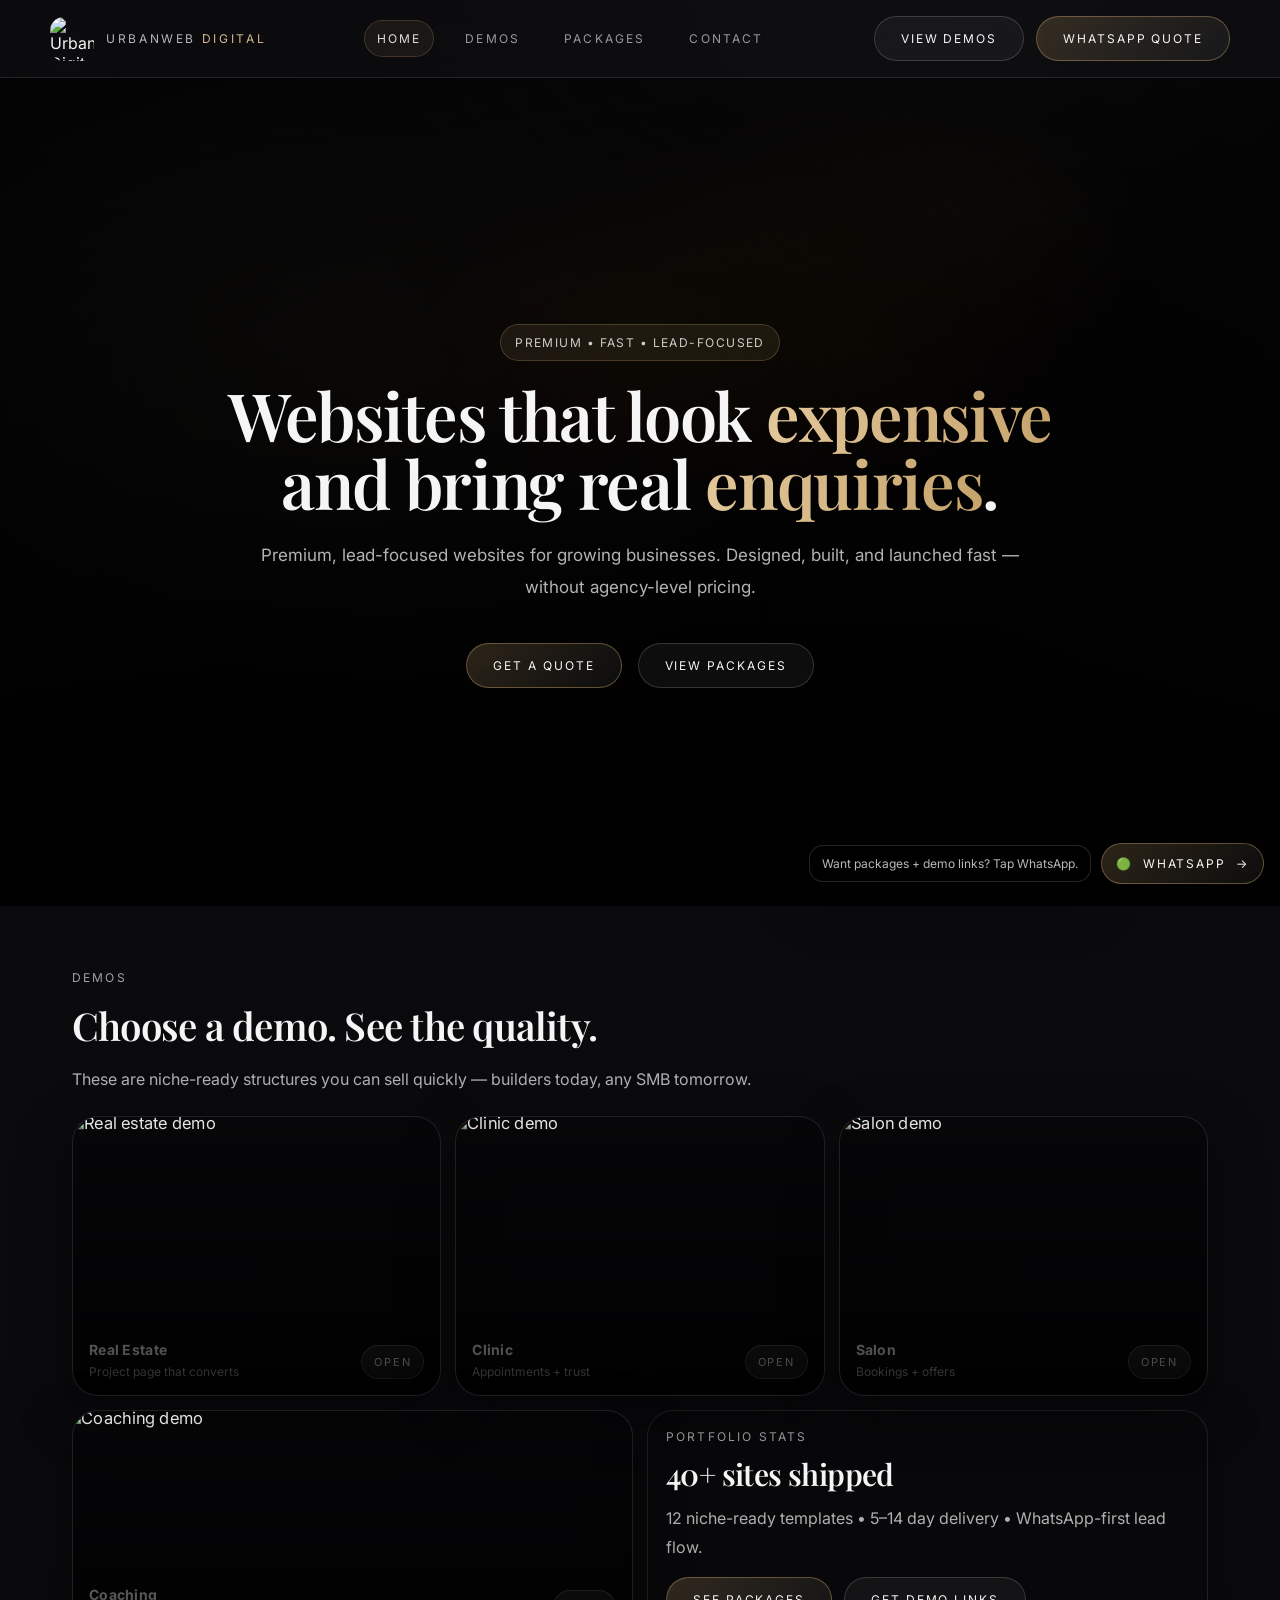
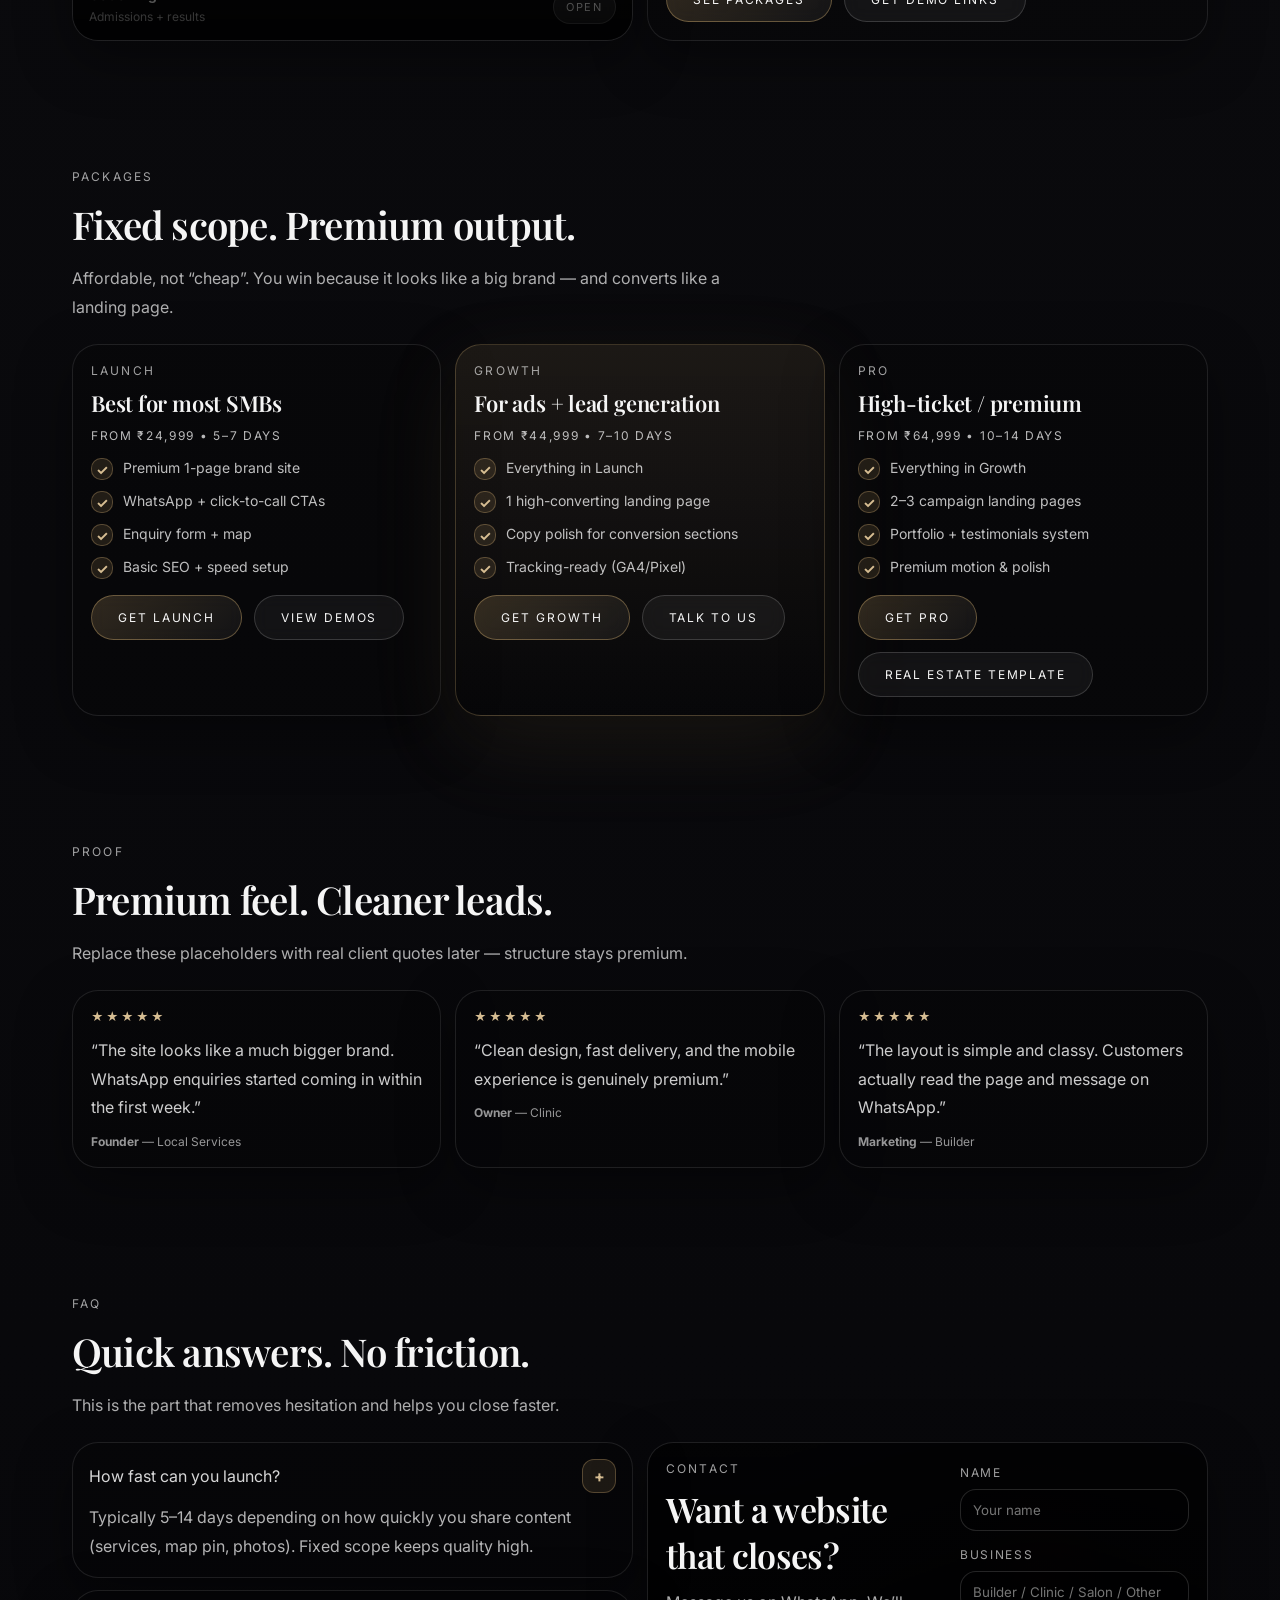
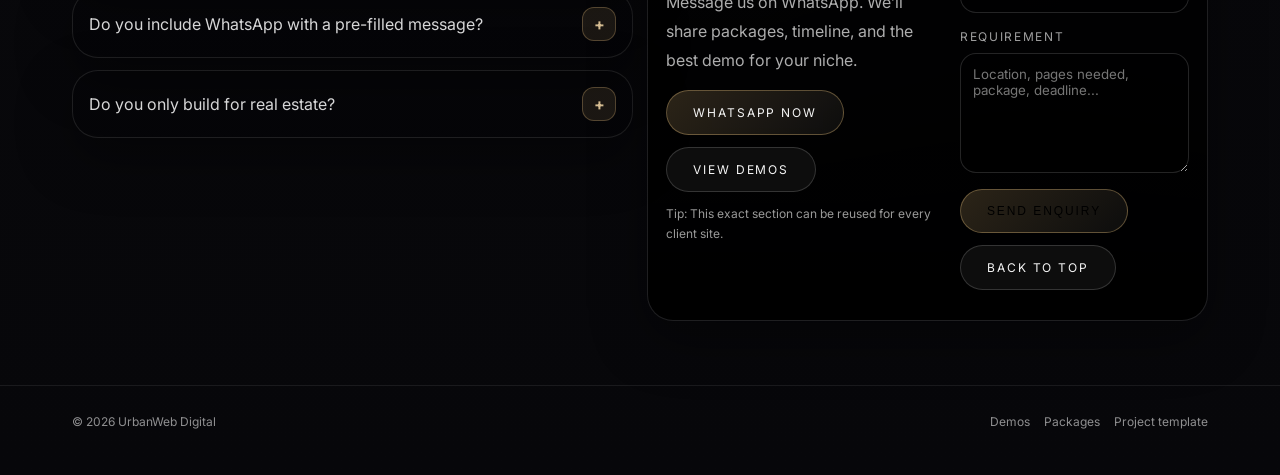
==== index.html @ ae369ccb "Add files via upload" ====
<!doctype html>
<html lang="en">
<head>
  <meta charset="UTF-8" />
  <meta name="viewport" content="width=device-width, initial-scale=1.0"/>
  <title>UrbanWeb Digital — Premium Websites That Convert</title>
  <meta name="description" content="Premium, lead-focused websites for SMBs. Designed, built, and launched fast — without agency-level pricing." />
  <meta name="theme-color" content="#0c0c0f" />
    <link rel="icon" type="image/png" href="assets/favicon-32.png" />
  <link rel="apple-touch-icon" href="assets/apple-touch-icon.png" />
<link rel="preconnect" href="https://fonts.googleapis.com">
  <link rel="preconnect" href="https://fonts.gstatic.com" crossorigin>
  <link href="https://fonts.googleapis.com/css2?family=Playfair+Display:wght@500;600;700&family=Inter:wght@300;400;500;600&display=swap" rel="stylesheet">
  <style>
:root{
  --bg:#0c0c0f;
  --bg2:#07070a;
  --panel:rgba(255,255,255,.05);
  --panel2:rgba(0,0,0,.30);
  --line:rgba(255,255,255,.12);
  --text:#f5f5f5;
  --muted:rgba(255,255,255,.68);
  --muted2:rgba(255,255,255,.52);
  --gold:#c6a46c;
  --goldSoft:#e2c79a;
  --shadow: 0 30px 90px rgba(0,0,0,.55);
  --shadow2: 0 18px 55px rgba(0,0,0,.40);
  --r:18px;
  --r2:26px;
  --max:1180px;
}
*{box-sizing:border-box}
html{scroll-behavior:smooth}
body{
  margin:0;
  font-family: Inter, system-ui, -apple-system, Segoe UI, Roboto, Arial, sans-serif;
  background: radial-gradient(900px 520px at 30% 10%, rgba(198,164,108,.14), transparent 60%),
              radial-gradient(900px 520px at 70% 0%, rgba(255,255,255,.05), transparent 60%),
              linear-gradient(180deg, var(--bg) 0%, var(--bg2) 100%);
  color:var(--text);
}
a{color:inherit; text-decoration:none}
.wrap{max-width:var(--max); margin:0 auto; padding:0 22px}
.btn{
  display:inline-flex; align-items:center; justify-content:center; gap:10px;
  padding:14px 26px;
  border-radius:999px;
  font-size:12px;
  letter-spacing:.16em;
  text-transform:uppercase;
  border:1px solid rgba(255,255,255,.16);
  background: rgba(255,255,255,.05);
  backdrop-filter: blur(8px);
  cursor:pointer;
  transition:.25s ease;
  white-space:nowrap;
}
.btn:hover{transform: translateY(-2px)}
.btn.gold{
  border-color:rgba(198,164,108,.42);
  background: linear-gradient(135deg, rgba(198,164,108,.22), rgba(255,255,255,.05));
}
.pill{
  display:inline-flex; align-items:center; gap:10px;
  padding:10px 14px;
  border-radius:999px;
  border:1px solid rgba(198,164,108,.26);
  background: rgba(198,164,108,.10);
  color: rgba(255,255,255,.78);
  font-size:12px;
  letter-spacing:.12em;
  text-transform:uppercase;
}
.pill i{
  width:6px;height:6px;border-radius:50%;
  background: var(--gold);
  box-shadow: 0 0 0 7px rgba(198,164,108,.14);
  display:inline-block;
}
.h-serif{
  font-family:"Playfair Display", serif;
  font-weight:600;
  letter-spacing:-.02em;
}
.goldText{
  background: linear-gradient(90deg, var(--goldSoft), var(--gold));
  -webkit-background-clip:text;
  background-clip:text;
  color:transparent;
}

.hero-logo{
  width:min(560px, 78vw);
  height:auto;
  margin: 0 auto 18px;
  display:block;
  opacity:.96;
  filter: drop-shadow(0 22px 60px rgba(0,0,0,.60));
}
.card{
  border-radius: var(--r2);
  border:1px solid rgba(255,255,255,.10);
  background: rgba(0,0,0,.20);
  box-shadow: var(--shadow2);
}
.section{padding:64px 0}
.kicker{
  font-size:12px;
  letter-spacing:.18em;
  text-transform:uppercase;
  color: rgba(255,255,255,.62);
}
.h2{
  margin:14px 0 0;
  font-family:"Playfair Display", serif;
  font-weight:600;
  font-size: clamp(26px, 3vw, 40px);
  letter-spacing:-.02em;
}
.sub{
  margin:14px 0 0;
  color: var(--muted);
  line-height:1.8;
  max-width: 70ch;
}
.grid3{display:grid; grid-template-columns: repeat(3, 1fr); gap:14px}
.grid2{display:grid; grid-template-columns: repeat(2, 1fr); gap:14px}
@media (max-width: 980px){
  .grid3{grid-template-columns:1fr}
  .grid2{grid-template-columns:1fr}
}

.nav{
  position:sticky; top:0; z-index:60;
  background: rgba(12,12,15,.70);
  backdrop-filter: blur(14px);
  border-bottom:1px solid rgba(255,255,255,.10);
}
.nav-inner{display:flex; align-items:center; justify-content:space-between; gap:14px; padding:16px 0}
.brand{display:flex; align-items:center; gap:12px}
.brand-mark{
  width:44px; height:44px;
  border-radius:14px;
  display:block;
  object-fit:contain;
  filter: drop-shadow(0 16px 32px rgba(198,164,108,.18));
}
.brand-text{
  font-size:12px;
  letter-spacing:.22em;
  text-transform:uppercase;
  color: rgba(255,255,255,.70);
}
.brand-accent{color: rgba(226,199,154,.92)}
.links{
  display:flex; gap:18px; align-items:center;
  font-size:12px; letter-spacing:.18em; text-transform:uppercase;
  color: rgba(255,255,255,.58);
}
.links a{
  padding:10px 12px;
  border-radius:999px;
  border:1px solid transparent;
  transition:.2s ease;
}
.links a:hover{border-color: rgba(198,164,108,.20); background: rgba(198,164,108,.08); color: rgba(255,255,255,.82)}
.links a.on{color: rgba(255,255,255,.86); border-color: rgba(198,164,108,.22); background: rgba(198,164,108,.08)}
.nav-cta{display:flex; gap:12px; align-items:center}
@media (max-width: 980px){
  .links{display:none}
  .nav-cta .btn{padding:12px 18px}
}

/* HERO */
.hero{
  position:relative;
  min-height: 92vh;
  display:flex;
  align-items:center;
  overflow:hidden;
}
.hero-bg{
  position:absolute; inset:0; z-index:-2;
  background-image:
    linear-gradient(to bottom, rgba(0,0,0,.62), rgba(0,0,0,.88)),
    radial-gradient(circle at 70% 40%, rgba(198,164,108,.26), transparent 52%),
    radial-gradient(circle at 30% 80%, rgba(198,164,108,.14), transparent 60%),
    url("assets/img/hero-bg.jpg");
  background-size:cover;
  background-position:center;
  filter: brightness(.68) contrast(1.12);
  transform: scale(1.02);
}
.hero-bg:after{
  content:"";
  position:absolute; inset:0; z-index:-1;
  background:
    radial-gradient(900px 520px at 50% 30%, rgba(198,164,108,.18), transparent 60%),
    radial-gradient(700px 420px at 80% 15%, rgba(255,255,255,.08), transparent 55%);
  mix-blend-mode: screen;
  opacity:.45;
}
.hero-inner{
  width:100%;
  padding: 72px 0 44px;
  text-align:center;
}
.hero h1{
  margin: 20px auto 0;
  font-family:"Playfair Display", serif;
  font-weight:600;
  font-size: clamp(44px, 5.2vw, 82px);
  line-height:1.02;
  max-width: 980px;
  letter-spacing:-.02em;
}
.hero p{
  margin: 22px auto 0;
  max-width: 780px;
  color: rgba(255,255,255,.70);
  line-height:1.9;
  font-size: 17px;
}
.hero .cta{margin-top:40px; display:flex; gap:16px; flex-wrap:wrap; justify-content:center}
.hero .meta{
  margin-top: 44px;
  display:flex; gap:18px; justify-content:center; flex-wrap:wrap;
  color: rgba(255,255,255,.55);
  font-size:12px;
  letter-spacing:.20em;
  text-transform:uppercase;
}
.dot{width:4px;height:4px;border-radius:50%; background: rgba(198,164,108,.95); display:inline-block; transform: translateY(-2px); margin:0 10px}

/* DEMOS */
.demo-grid{display:grid; grid-template-columns: repeat(3, 1fr); gap:14px; margin-top:22px}
.demo{
  position:relative;
  overflow:hidden;
  border-radius: var(--r2);
  border:1px solid rgba(255,255,255,.10);
  background: rgba(0,0,0,.22);
  box-shadow: var(--shadow2);
  min-height: 280px;
}
.demo img{width:100%; height:100%; object-fit:cover; display:block; transform: scale(1.03); filter: contrast(1.06) saturate(1.02)}
.demo:after{content:""; position:absolute; inset:0; background: linear-gradient(180deg, rgba(0,0,0,.08), rgba(0,0,0,.78))}
.demo .cap{position:absolute; left:16px; right:16px; bottom:16px; display:flex; justify-content:space-between; gap:12px; align-items:flex-end}
.demo .cap b{display:block; font-size:14px; letter-spacing:.02em}
.demo .cap span{display:block; margin-top:6px; font-size:12px; color: rgba(255,255,255,.72)}
.badge{
  border:1px solid rgba(255,255,255,.22);
  background: rgba(255,255,255,.10);
  padding:9px 12px;
  border-radius:999px;
  font-size:11px;
  letter-spacing:.16em;
  text-transform:uppercase;
  backdrop-filter: blur(8px);
}

/* PACKAGES */
.pack{padding:18px}
.pack h3{margin:10px 0 0; font-family:"Playfair Display", serif; font-weight:600; letter-spacing:-.01em; font-size:22px}
.price{margin-top:10px; color: rgba(255,255,255,.72); font-size:12px; letter-spacing:.14em; text-transform:uppercase}
.list{margin-top:14px; display:grid; gap:10px; padding:0; list-style:none}
.list li{color: rgba(255,255,255,.74); line-height:1.55; font-size:14px; display:flex; gap:10px; align-items:flex-start}
.tick{
  width:22px;height:22px;border-radius:10px;
  border:1px solid rgba(198,164,108,.34);
  background: rgba(198,164,108,.14);
  display:grid; place-items:center;
  color: rgba(226,199,154,.95);
  flex:0 0 auto;
  margin-top:1px;
  font-weight:700;
}
.pack .cta{margin-top:16px; display:flex; gap:12px; flex-wrap:wrap}
.pack.featured{
  border-color: rgba(198,164,108,.28);
  background: linear-gradient(180deg, rgba(198,164,108,.10), rgba(0,0,0,.22));
  box-shadow: 0 28px 90px rgba(198,164,108,.10), var(--shadow2);
}

/* QUOTES + FAQ */
.quote{padding:18px}
.stars{color: rgba(226,199,154,.95); letter-spacing:2px; font-size:12px}
.quote p{margin:12px 0 0; color: rgba(255,255,255,.80); line-height:1.8}
.who{margin-top:12px; color: rgba(255,255,255,.58); font-size:12px}
details{padding:16px; border-radius: var(--r2); border:1px solid rgba(255,255,255,.10); background: rgba(0,0,0,.20); box-shadow: var(--shadow2)}
details+details{margin-top:12px}
summary{cursor:pointer; list-style:none; display:flex; justify-content:space-between; gap:12px; align-items:center; color: rgba(255,255,255,.84)}
summary::-webkit-details-marker{display:none}
.plus{width:34px;height:34px;border-radius:12px;border:1px solid rgba(198,164,108,.34); background: rgba(198,164,108,.12); display:grid; place-items:center; color: rgba(226,199,154,.95); font-weight:700}
details p{margin:10px 0 0; color: rgba(255,255,255,.70); line-height:1.8}

/* CONTACT */
.contact{padding:18px; position:relative; overflow:hidden}
.contact .bg{
  position:absolute; inset:0; z-index:-2;
  background-image:
    linear-gradient(to bottom, rgba(0,0,0,.55), rgba(0,0,0,.90)),
    radial-gradient(circle at 70% 30%, rgba(198,164,108,.20), transparent 55%),
    url("assets/img/demo-realestate.jpg");
  background-size:cover;
  background-position:center;
  filter: brightness(.70) contrast(1.10);
  transform: scale(1.02);
}
.contact-grid{display:grid; grid-template-columns: 1.1fr .9fr; gap:14px}
label{font-size:12px; letter-spacing:.14em; text-transform:uppercase; color: rgba(255,255,255,.62)}
input,textarea{
  width:100%;
  margin-top:8px;
  border-radius: 16px;
  border:1px solid rgba(255,255,255,.14);
  background: rgba(0,0,0,.28);
  padding: 12px 12px;
  color: rgba(255,255,255,.90);
  outline:none;
  font-family: inherit;
  transition:.2s ease;
}
textarea{min-height:120px; resize:vertical}
input:focus,textarea:focus{border-color: rgba(198,164,108,.42); box-shadow: 0 0 0 6px rgba(198,164,108,.12)}
.form{display:grid; gap:12px}
.note{color: rgba(255,255,255,.60); font-size:12px; line-height:1.6}

/* Sticky WA */
.wa{
  position:fixed; right:16px; bottom:16px; z-index:120;
  display:flex; gap:10px; align-items:center;
}
.wa .bubble{
  display:none;
  border-radius: 14px;
  border:1px solid rgba(255,255,255,.14);
  background: rgba(0,0,0,.30);
  padding:10px 12px;
  font-size:12px;
  color: rgba(255,255,255,.72);
  box-shadow: var(--shadow2);
  max-width: 290px;
}
.wa a{padding:12px 14px}
@media (min-width: 920px){ .wa .bubble{display:block} }
@media (max-width: 980px){
  .demo-grid{grid-template-columns:1fr}
  .contact-grid{grid-template-columns:1fr}
}
footer{padding:28px 0 46px; color: rgba(255,255,255,.55); font-size:12px; border-top:1px solid rgba(255,255,255,.08)}
.footer-row{display:flex; justify-content:space-between; gap:12px; flex-wrap:wrap; align-items:center}
.footer-links{display:flex; gap:14px; flex-wrap:wrap}
.footer-links a:hover{color: rgba(226,199,154,.92)}
</style>
</head>
<body>

  <div class="nav">
    <div class="wrap nav-inner">
      <a class="brand" href="index.html" aria-label="UrbanWeb Digital">
        <img class="brand-mark" src="assets/img/logo-mark.png" alt="UrbanWeb Digital logo">
        <span class="brand-text">URBANWEB <span class="brand-accent">DIGITAL</span></span>
      </a>
      <nav class="links" aria-label="Primary">
        <a class="on" href="index.html#top">Home</a>
        <a class="" href="index.html#demos">Demos</a>
        <a class="" href="index.html#packages">Packages</a>
        <a class="" href="index.html#contact">Contact</a>
      </nav>
      <div class="nav-cta">
        <a class="btn" href="index.html#demos">View demos</a>
        <a class="btn gold" id="waTop" href="#">WhatsApp quote</a>
      </div>
    </div>
  </div>


<header id="top" class="hero">
  <div class="hero-bg" aria-hidden="true"></div>
  <div class="wrap hero-inner">
<div class="pill"> Premium • Fast • Lead-focused</div>
    <h1>Websites that look <span class="goldText">expensive</span><br/>and bring real <span class="goldText">enquiries</span>.</h1>
    <p>Premium, lead-focused websites for growing businesses. Designed, built, and launched fast — without agency-level pricing.</p>
    <div class="cta">
      <a class="btn gold" id="waHero" href="#">Get a quote</a>
      <a class="btn" href="#packages">View packages</a>
    </div>
  </div>
</header>

<section class="section" id="demos">
  <div class="wrap">
    <div class="kicker">Demos</div>
    <div class="h2">Choose a demo. See the quality.</div>
    <p class="sub">These are niche-ready structures you can sell quickly — builders today, any SMB tomorrow.</p>

    <div class="demo-grid">
      <a class="demo" href="project.html" aria-label="Real estate project template">
        <img src="assets/img/demo-salon.jpg" alt="Real estate demo"/>
        <div class="cap">
          <div>
            <b>Real Estate</b>
            <span>Project page that converts</span>
          </div>
          <div class="badge">Open</div>
        </div>
      </a>

      <a class="demo" href="demo-clinic.html" aria-label="Clinic demo">
        <img src="assets/img/demo-clinic.jpg" alt="Clinic demo"/>
        <div class="cap">
          <div>
            <b>Clinic</b>
            <span>Appointments + trust</span>
          </div>
          <div class="badge">Open</div>
        </div>
      </a>

      <a class="demo" href="demo-salon.html" aria-label="Salon demo">
        <img src="assets/img/demo-coaching.jpg" alt="Salon demo"/>
        <div class="cap">
          <div>
            <b>Salon</b>
            <span>Bookings + offers</span>
          </div>
          <div class="badge">Open</div>
        </div>
      </a>
    </div>

    <div style="margin-top:14px" class="grid2">
      <a class="demo" href="demo-coaching.html" aria-label="Coaching demo" style="min-height:220px">
        <img src="assets/img/texture-01.jpg" alt="Coaching demo"/>
        <div class="cap">
          <div>
            <b>Coaching</b>
            <span>Admissions + results</span>
          </div>
          <div class="badge">Open</div>
        </div>
      </a>

      <div class="card" style="padding:18px; min-height:220px">
        <div class="kicker">Portfolio stats</div>
        <div class="h2" style="font-size:30px; margin-top:10px">40+ sites shipped</div>
        <p class="sub" style="margin-top:10px">12 niche-ready templates • 5–14 day delivery • WhatsApp-first lead flow.</p>
        <div style="margin-top:16px; display:flex; gap:12px; flex-wrap:wrap">
          <a class="btn gold" href="#packages">See packages</a>
          <a class="btn" id="waDemos" href="#">Get demo links</a>
        </div>
      </div>
    </div>
  </div>
</section>

<section class="section" id="packages">
  <div class="wrap">
    <div class="kicker">Packages</div>
    <div class="h2">Fixed scope. Premium output.</div>
    <p class="sub">Affordable, not “cheap”. You win because it looks like a big brand — and converts like a landing page.</p>

    <div class="grid3" style="margin-top:22px">
      <div class="card pack">
        <div class="kicker">Launch</div>
        <h3>Best for most SMBs</h3>
        <div class="price">from ₹24,999 • 5–7 days</div>
        <ul class="list">
          <li><span class="tick">✓</span>Premium 1-page brand site</li>
          <li><span class="tick">✓</span>WhatsApp + click-to-call CTAs</li>
          <li><span class="tick">✓</span>Enquiry form + map</li>
          <li><span class="tick">✓</span>Basic SEO + speed setup</li>
        </ul>
        <div class="cta">
          <a class="btn gold packWA" data-pack="Launch" href="#">Get Launch</a>
          <a class="btn" href="#demos">View demos</a>
        </div>
      </div>

      <div class="card pack featured">
        <div class="kicker">Growth</div>
        <h3>For ads + lead generation</h3>
        <div class="price">from ₹44,999 • 7–10 days</div>
        <ul class="list">
          <li><span class="tick">✓</span>Everything in Launch</li>
          <li><span class="tick">✓</span>1 high-converting landing page</li>
          <li><span class="tick">✓</span>Copy polish for conversion sections</li>
          <li><span class="tick">✓</span>Tracking-ready (GA4/Pixel)</li>
        </ul>
        <div class="cta">
          <a class="btn gold packWA" data-pack="Growth" href="#">Get Growth</a>
          <a class="btn" href="#contact">Talk to us</a>
        </div>
      </div>

      <div class="card pack">
        <div class="kicker">Pro</div>
        <h3>High-ticket / premium</h3>
        <div class="price">from ₹64,999 • 10–14 days</div>
        <ul class="list">
          <li><span class="tick">✓</span>Everything in Growth</li>
          <li><span class="tick">✓</span>2–3 campaign landing pages</li>
          <li><span class="tick">✓</span>Portfolio + testimonials system</li>
          <li><span class="tick">✓</span>Premium motion & polish</li>
        </ul>
        <div class="cta">
          <a class="btn gold packWA" data-pack="Pro" href="#">Get Pro</a>
          <a class="btn" href="project.html">Real estate template</a>
        </div>
      </div>
    </div>
  </div>
</section>

<section class="section" id="proof">
  <div class="wrap">
    <div class="kicker">Proof</div>
    <div class="h2">Premium feel. Cleaner leads.</div>
    <p class="sub">Replace these placeholders with real client quotes later — structure stays premium.</p>

    <div class="grid3" style="margin-top:22px">
      <div class="card quote">
        <div class="stars">★★★★★</div>
        <p>“The site looks like a much bigger brand. WhatsApp enquiries started coming in within the first week.”</p>
        <div class="who"><b>Founder</b> — Local Services</div>
      </div>
      <div class="card quote">
        <div class="stars">★★★★★</div>
        <p>“Clean design, fast delivery, and the mobile experience is genuinely premium.”</p>
        <div class="who"><b>Owner</b> — Clinic</div>
      </div>
      <div class="card quote">
        <div class="stars">★★★★★</div>
        <p>“The layout is simple and classy. Customers actually read the page and message on WhatsApp.”</p>
        <div class="who"><b>Marketing</b> — Builder</div>
      </div>
    </div>
  </div>
</section>

<section class="section" id="faq">
  <div class="wrap">
    <div class="kicker">FAQ</div>
    <div class="h2">Quick answers. No friction.</div>
    <p class="sub">This is the part that removes hesitation and helps you close faster.</p>

    <div style="margin-top:22px" class="grid2">
      <div>
        <details open>
          <summary>How fast can you launch? <span class="plus">+</span></summary>
          <p>Typically 5–14 days depending on how quickly you share content (services, map pin, photos). Fixed scope keeps quality high.</p>
        </details>
        <details>
          <summary>Do you include WhatsApp with a pre-filled message? <span class="plus">+</span></summary>
          <p>Yes — hero CTA + sticky WhatsApp + package CTAs all open WhatsApp with a clean pre-filled enquiry message.</p>
        </details>
        <details>
          <summary>Do you only build for real estate? <span class="plus">+</span></summary>
          <p>No. We start with builders/developers, but we build for any SMB (clinic, salon, coaching, services, restaurants).</p>
        </details>
      </div>

      <div class="card contact" id="contact">
        <div class="bg" aria-hidden="true"></div>
        <div class="contact-grid">
          <div>
            <div class="kicker">Contact</div>
            <div class="h2" style="font-size:34px; margin-top:10px">Want a website that closes?</div>
            <p class="sub" style="margin-top:10px">Message us on WhatsApp. We’ll share packages, timeline, and the best demo for your niche.</p>
            <div style="margin-top:16px; display:flex; gap:12px; flex-wrap:wrap">
              <a class="btn gold" id="waContact" href="#">WhatsApp now</a>
              <a class="btn" href="#demos">View demos</a>
            </div>
            <p class="note" style="margin-top:12px">Tip: This exact section can be reused for every client site.</p>
          </div>

          <form class="form" onsubmit="return fakeSubmit(event)">
            <div>
              <label for="name">Name</label>
              <input id="name" required placeholder="Your name" />
            </div>
            <div>
              <label for="biz">Business</label>
              <input id="biz" placeholder="Builder / Clinic / Salon / Other" />
            </div>
            <div>
              <label for="req">Requirement</label>
              <textarea id="req" placeholder="Location, pages needed, package, deadline..."></textarea>
            </div>
            <div style="display:flex; gap:12px; flex-wrap:wrap">
              <button class="btn gold" type="submit">Send enquiry</button>
              <a class="btn" href="#top">Back to top</a>
            </div>
            <div class="note" id="note"></div>
          </form>
        </div>
      </div>
    </div>
  </div>
</section>

<div class="wa" aria-label="WhatsApp enquiry">
  <div class="bubble">Want packages + demo links? Tap WhatsApp.</div>
  <a class="btn gold" id="waSticky" href="#"><span aria-hidden="true">🟢</span> WhatsApp <span aria-hidden="true">→</span></a>
</div>

<footer>
  <div class="wrap">
    <div class="footer-row">
      <div>© <span id="year"></span> UrbanWeb Digital</div>
      <div class="footer-links">
        <a href="#demos">Demos</a>
        <a href="#packages">Packages</a>
        <a href="project.html">Project template</a>
      </div>
    </div>
  </div>
</footer>

<script>
  document.getElementById("year").textContent = new Date().getFullYear();
  function fakeSubmit(e){
    e.preventDefault();
    document.getElementById("note").textContent = "Captured (demo). Connect this form to email/CRM when ready.";
    return false;
  }

  const WA = {
    phone: "919177418983",
    brand: "UrbanWeb Digital",
    source: "Website"
  };

  function waLink(text){ return `https://wa.me/${WA.phone}?text=${encodeURIComponent(text)}`; }

  function baseMsg(extra="") {
    return [
      `Hi ${WA.brand},`,
      `I want a premium website (fast delivery) for my business.`,
      `Business type: (Builder/Clinic/Salon/Other)`,
      `Location: (City/Area)`,
      extra ? `Package: ${extra}` : `Package: (Launch/Growth/Pro)`,
      `Please share packages + timeline + next steps.`,
      `Source: ${WA.source}`
    ].join("\n");
  }

  const base = waLink(baseMsg(""));
  ["waTop","waHero","waDemos","waContact","waSticky"].forEach(id=>{
    const el = document.getElementById(id);
    if(el){ el.href = base; el.target = "_blank"; }
  });

  document.querySelectorAll(".packWA").forEach(btn=>{
    const p = btn.getAttribute("data-pack") || "";
    btn.href = waLink(baseMsg(p));
    btn.target = "_blank";
  });
</script>
</body>
</html>
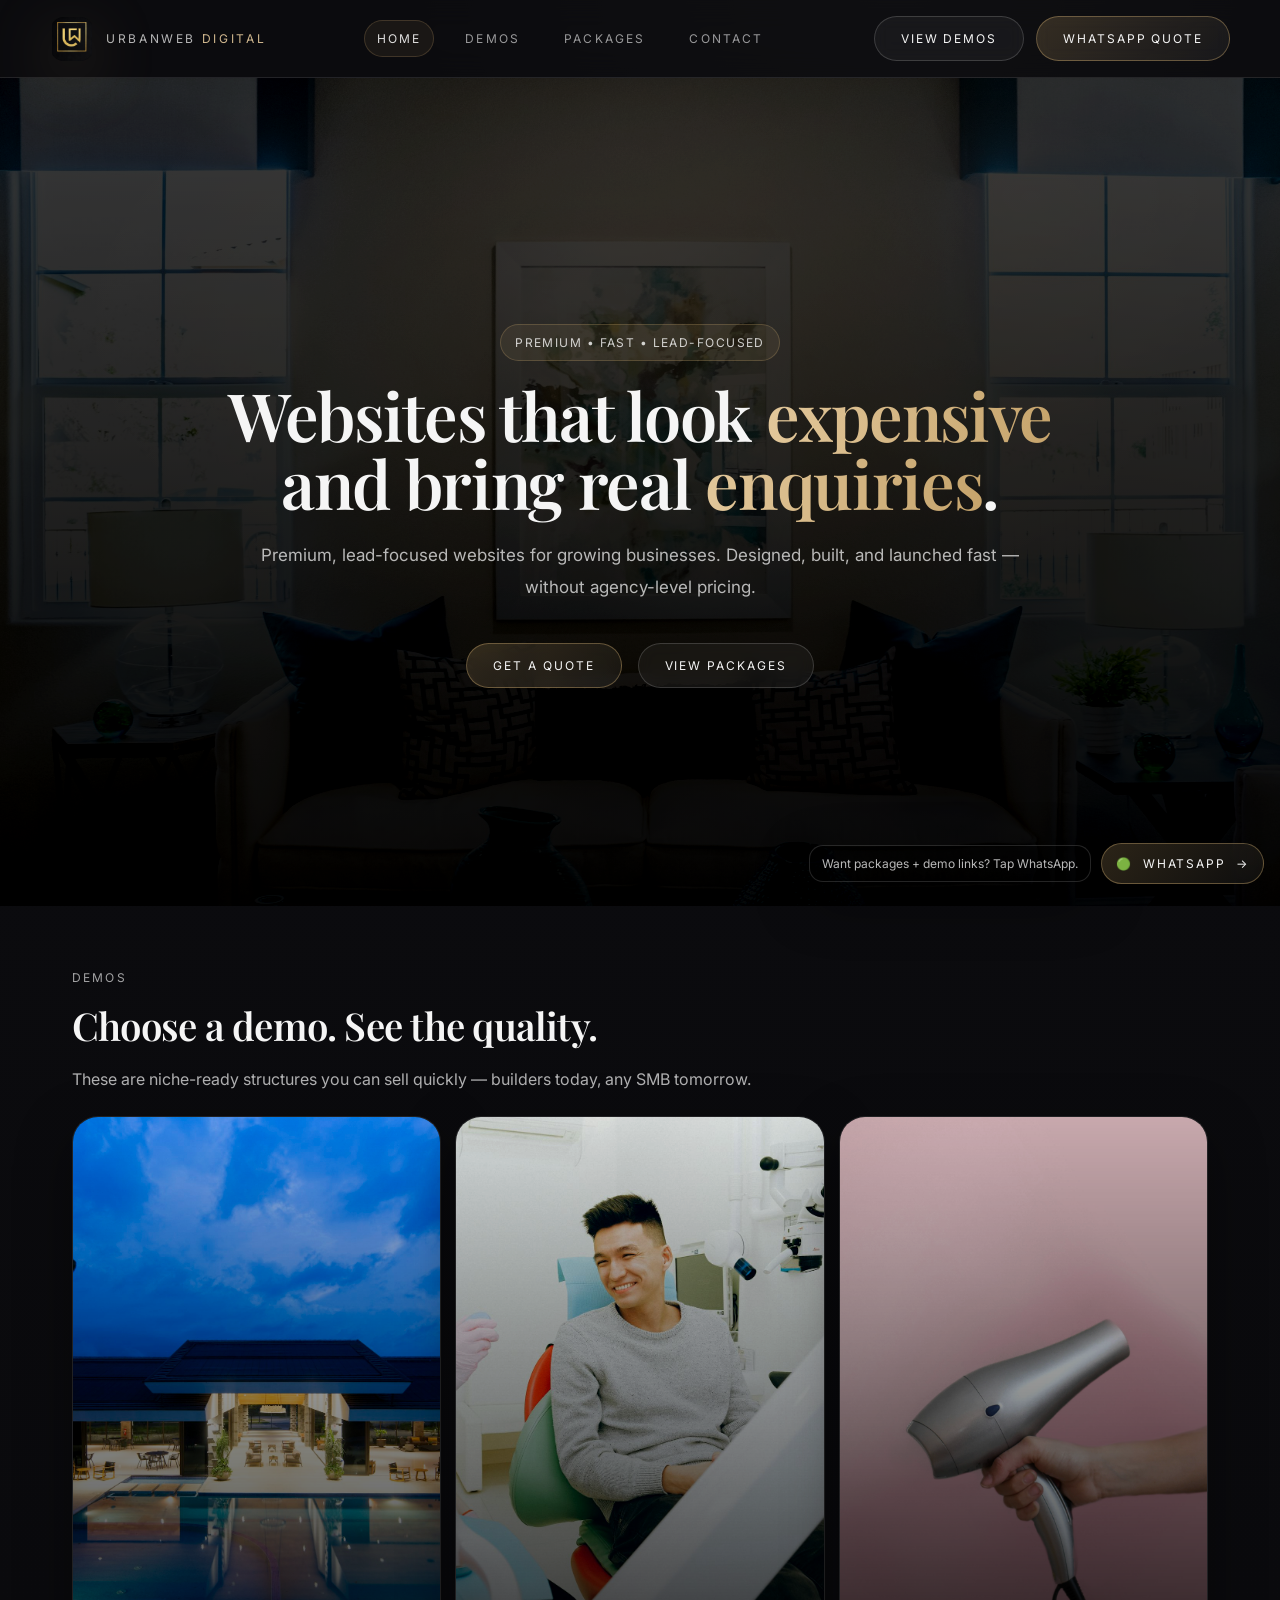
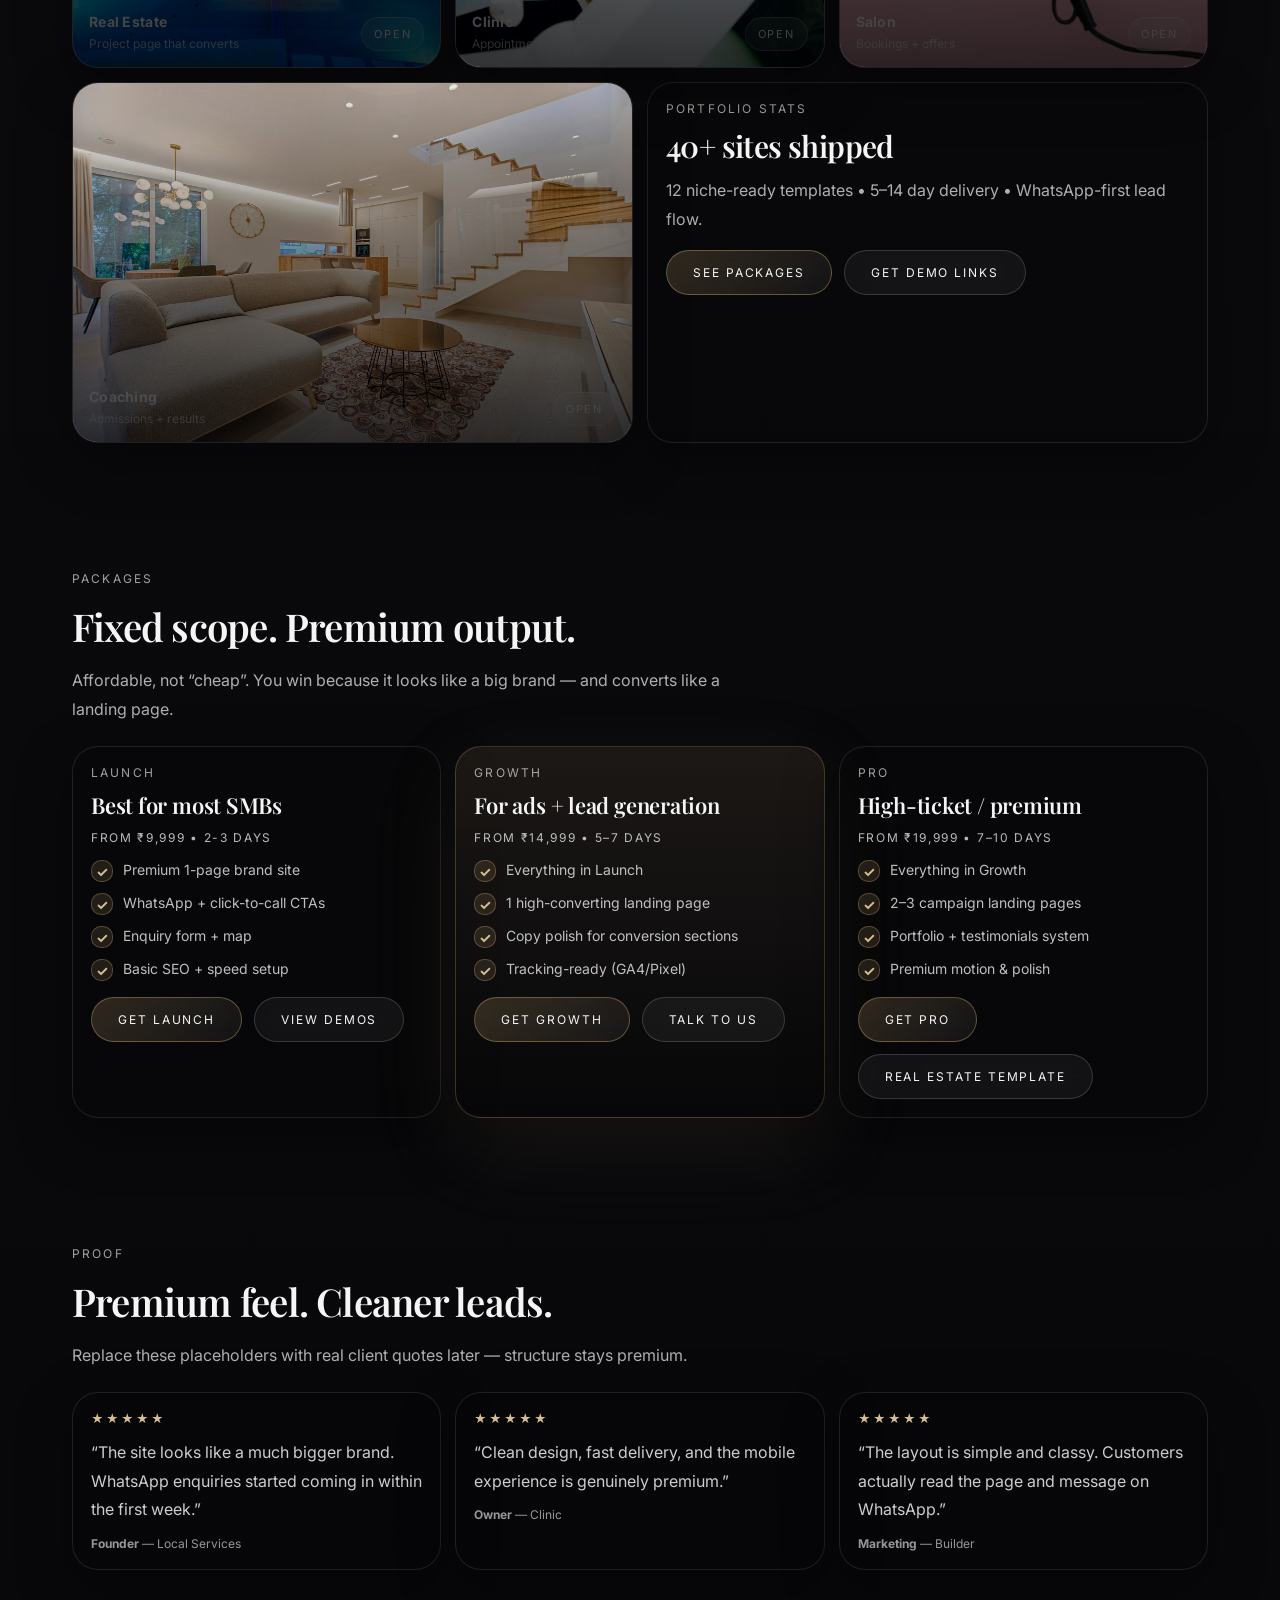
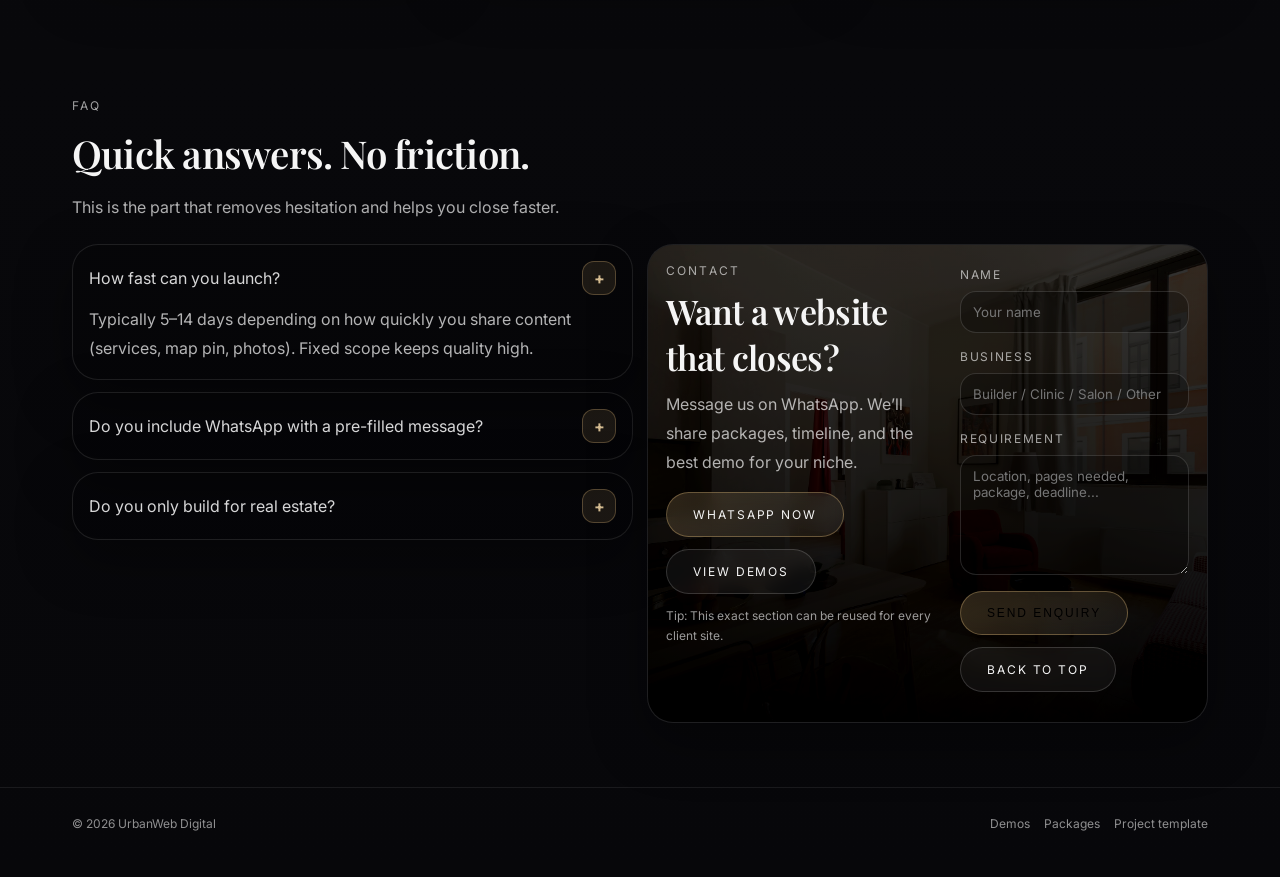
==== commit e9b1af92: "Add files via upload Updated pricing." ====
--- a/index.html
+++ b/index.html
@@ -465,7 +465,7 @@
       <div class="card pack">
         <div class="kicker">Launch</div>
         <h3>Best for most SMBs</h3>
-        <div class="price">from ₹24,999 • 5–7 days</div>
+        <div class="price">from ₹9,999 • 2-3 days</div>
         <ul class="list">
           <li><span class="tick">✓</span>Premium 1-page brand site</li>
           <li><span class="tick">✓</span>WhatsApp + click-to-call CTAs</li>
@@ -481,7 +481,7 @@
       <div class="card pack featured">
         <div class="kicker">Growth</div>
         <h3>For ads + lead generation</h3>
-        <div class="price">from ₹44,999 • 7–10 days</div>
+        <div class="price">from ₹14,999 • 5–7 days</div>
         <ul class="list">
           <li><span class="tick">✓</span>Everything in Launch</li>
           <li><span class="tick">✓</span>1 high-converting landing page</li>
@@ -497,7 +497,7 @@
       <div class="card pack">
         <div class="kicker">Pro</div>
         <h3>High-ticket / premium</h3>
-        <div class="price">from ₹64,999 • 10–14 days</div>
+        <div class="price">from ₹19,999 • 7–10 days</div>
         <ul class="list">
           <li><span class="tick">✓</span>Everything in Growth</li>
           <li><span class="tick">✓</span>2–3 campaign landing pages</li>
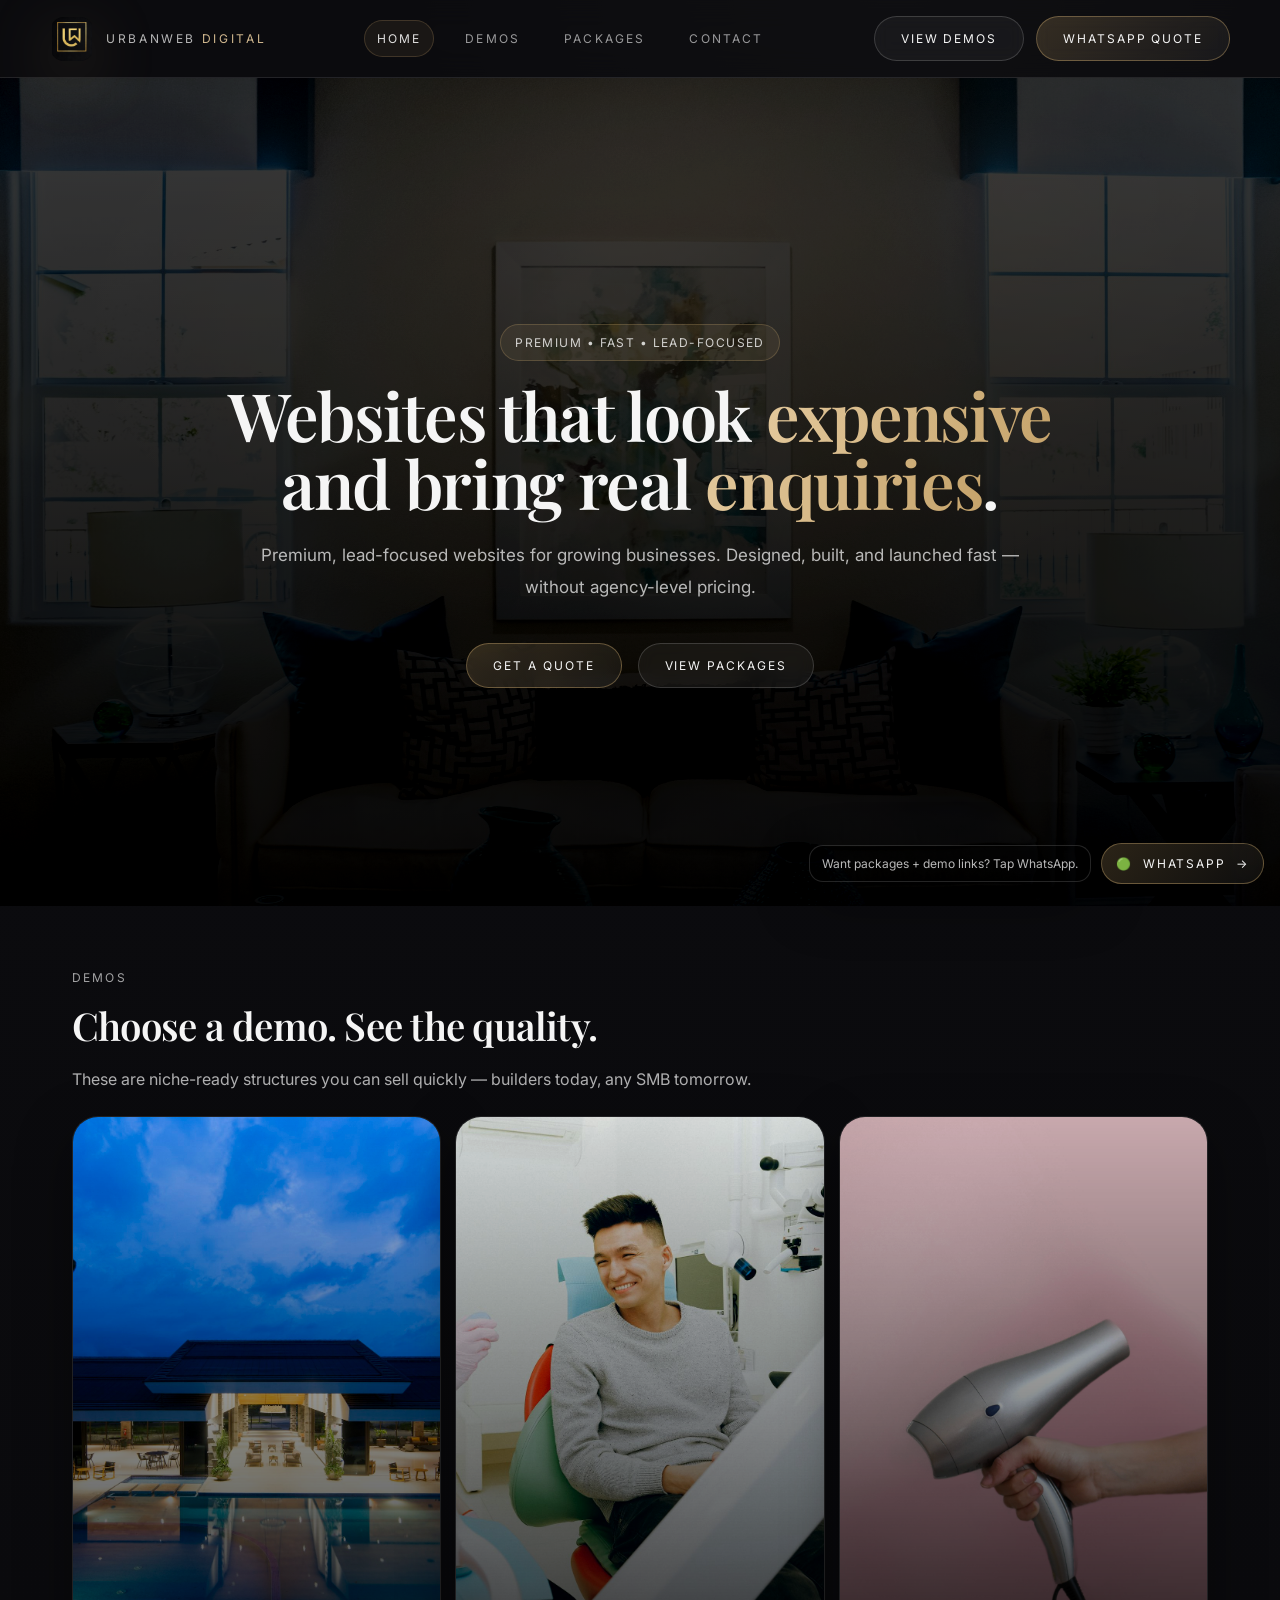
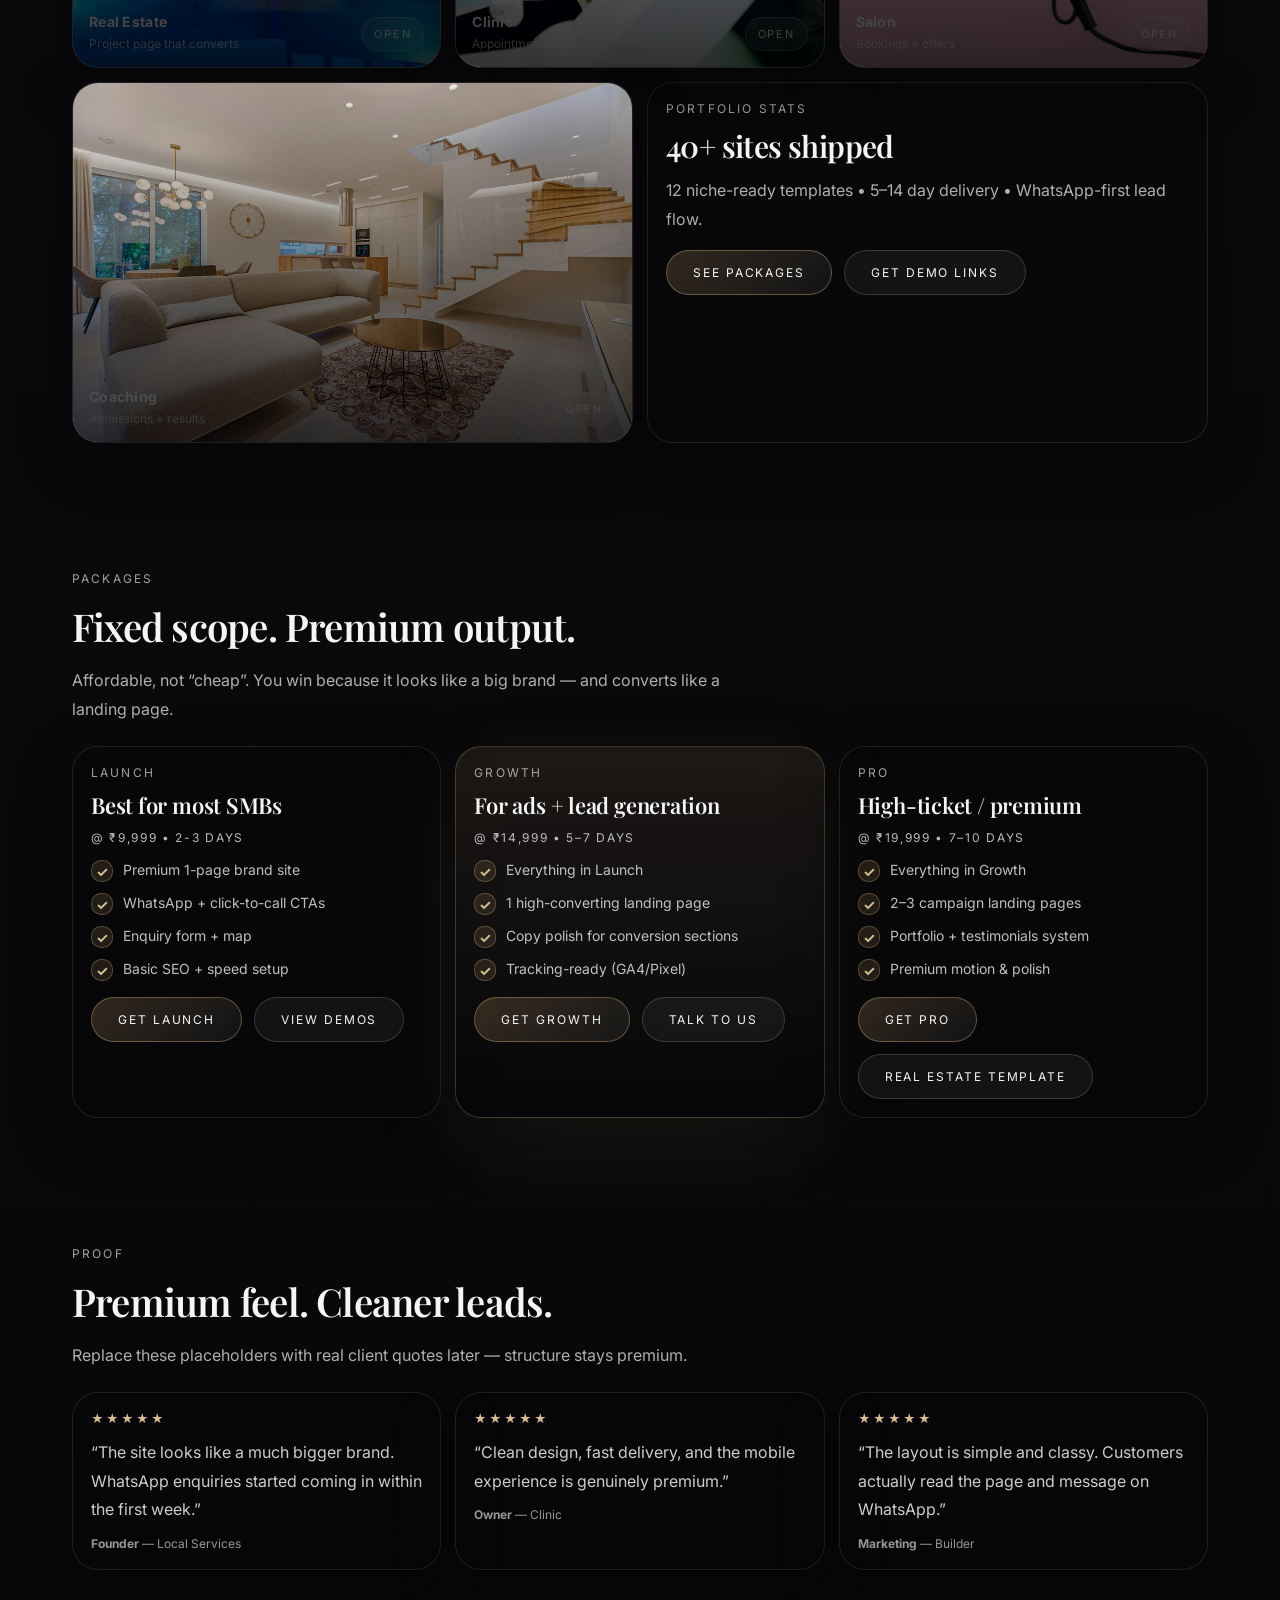
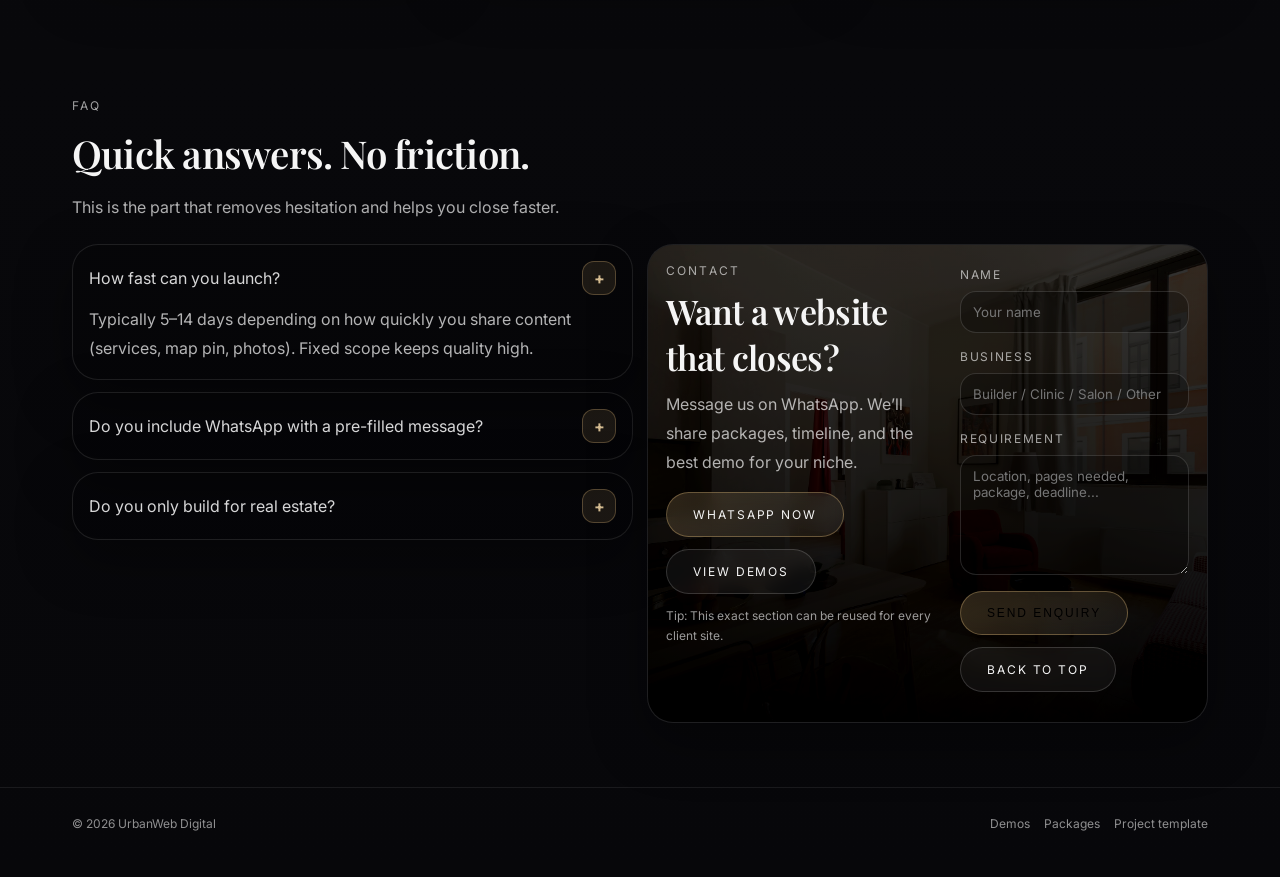
==== commit 565213e8: "Add files via upload updating @" ====
--- a/index.html
+++ b/index.html
@@ -465,7 +465,7 @@
       <div class="card pack">
         <div class="kicker">Launch</div>
         <h3>Best for most SMBs</h3>
-        <div class="price">from ₹9,999 • 2-3 days</div>
+        <div class="price">@ ₹9,999 • 2-3 days</div>
         <ul class="list">
           <li><span class="tick">✓</span>Premium 1-page brand site</li>
           <li><span class="tick">✓</span>WhatsApp + click-to-call CTAs</li>
@@ -481,7 +481,7 @@
       <div class="card pack featured">
         <div class="kicker">Growth</div>
         <h3>For ads + lead generation</h3>
-        <div class="price">from ₹14,999 • 5–7 days</div>
+        <div class="price">@ ₹14,999 • 5–7 days</div>
         <ul class="list">
           <li><span class="tick">✓</span>Everything in Launch</li>
           <li><span class="tick">✓</span>1 high-converting landing page</li>
@@ -497,7 +497,7 @@
       <div class="card pack">
         <div class="kicker">Pro</div>
         <h3>High-ticket / premium</h3>
-        <div class="price">from ₹19,999 • 7–10 days</div>
+        <div class="price">@ ₹19,999 • 7–10 days</div>
         <ul class="list">
           <li><span class="tick">✓</span>Everything in Growth</li>
           <li><span class="tick">✓</span>2–3 campaign landing pages</li>
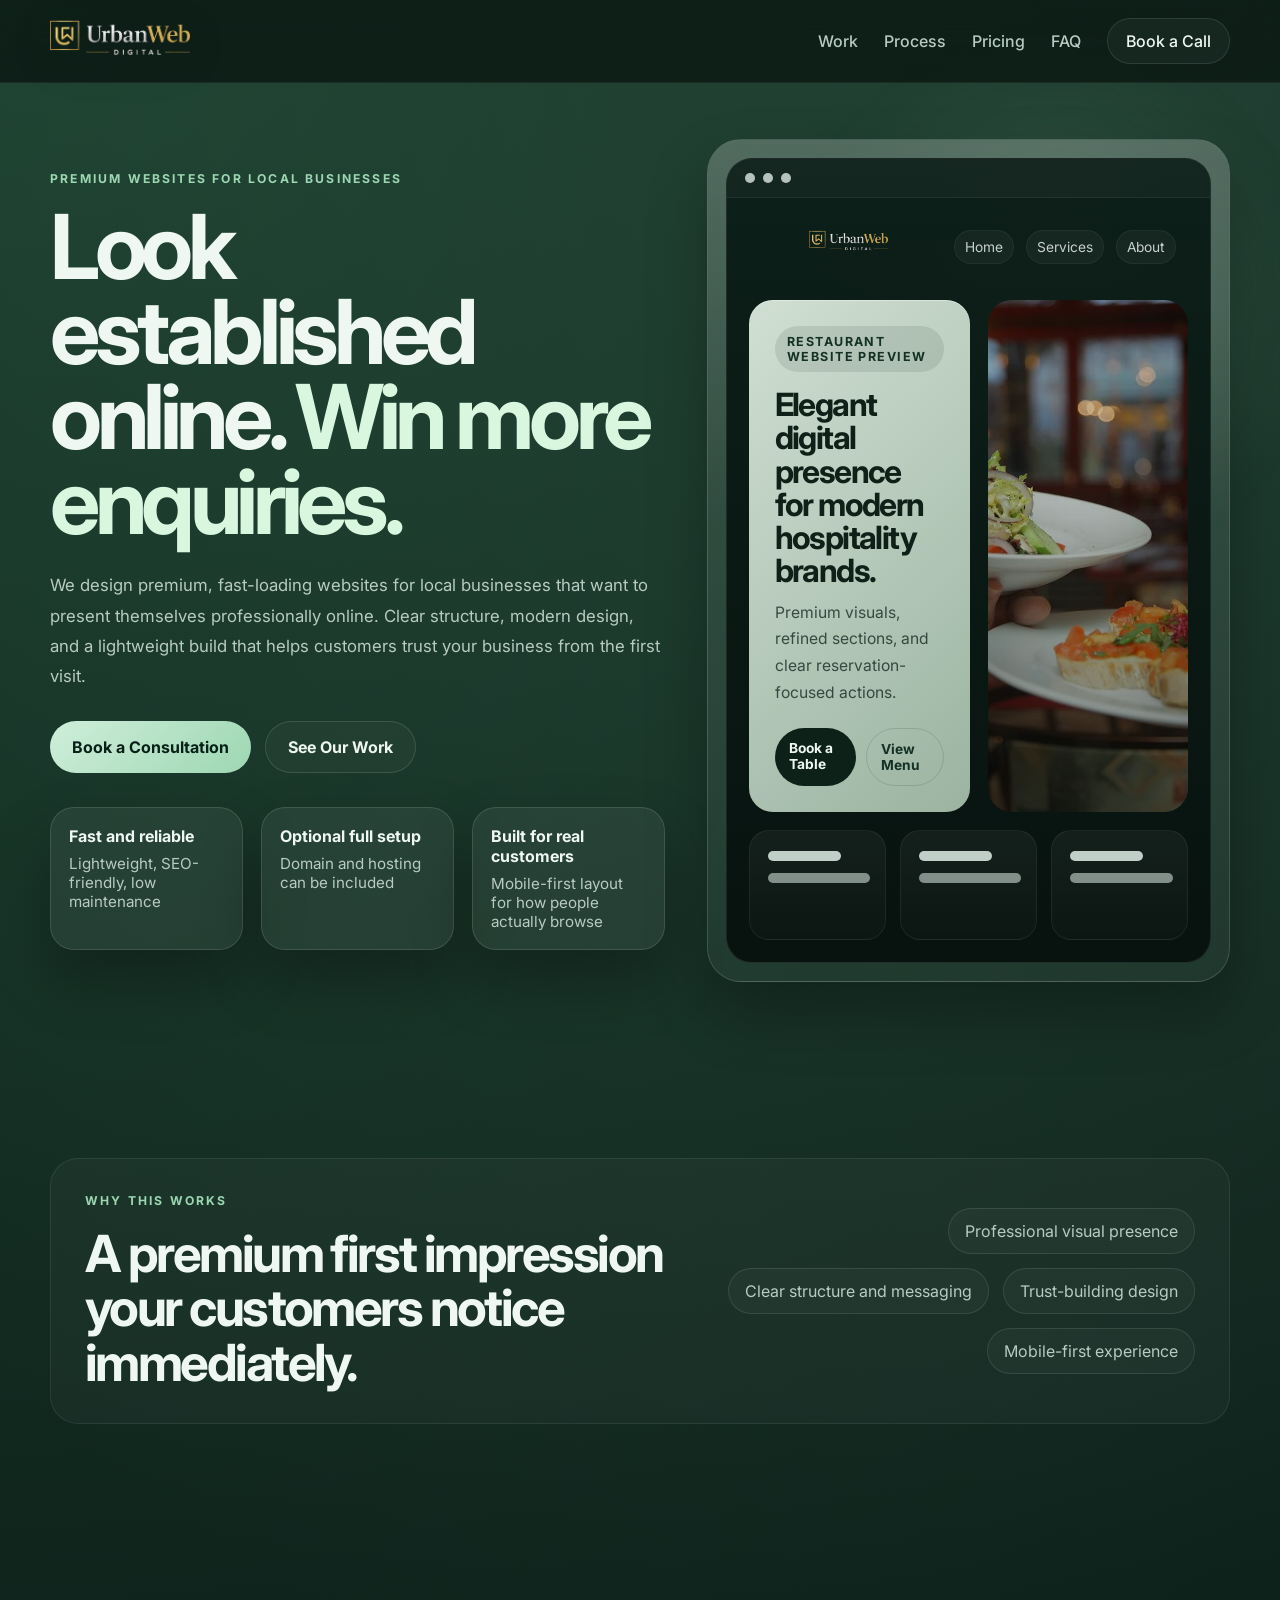
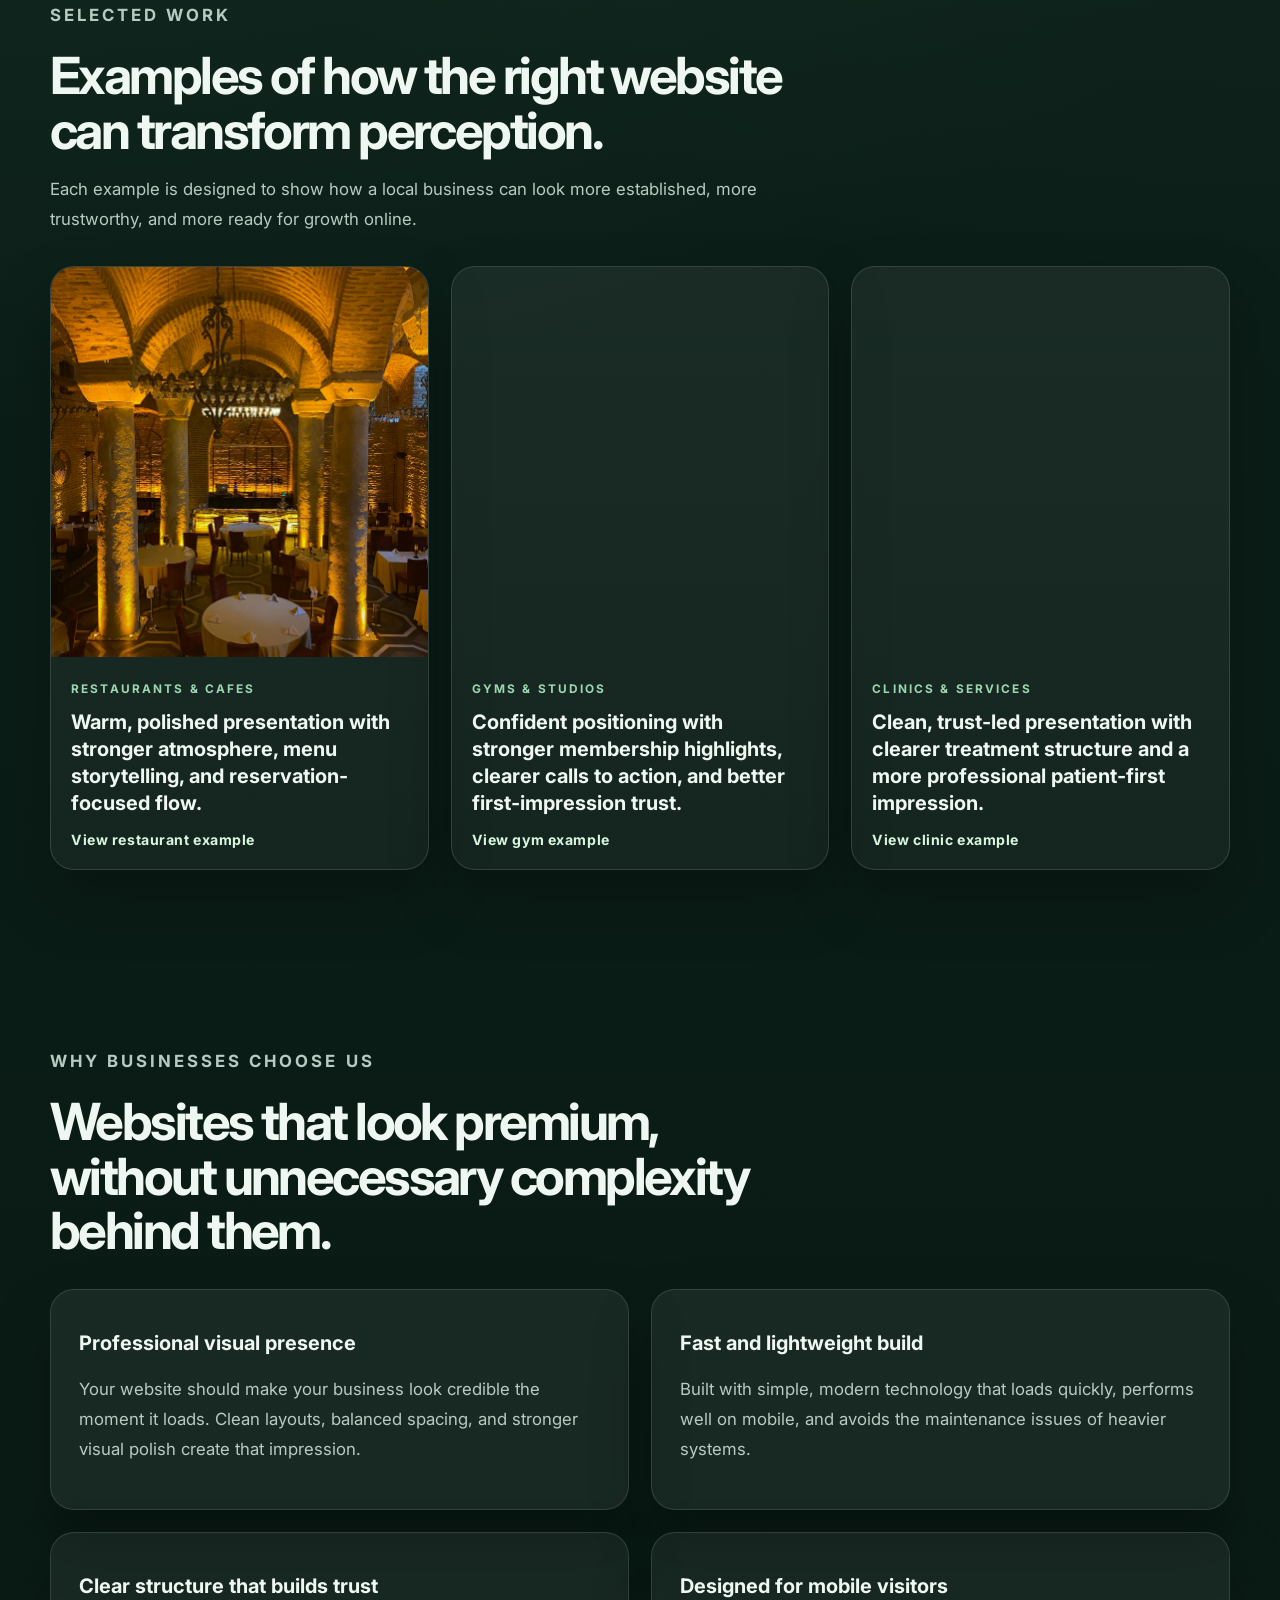
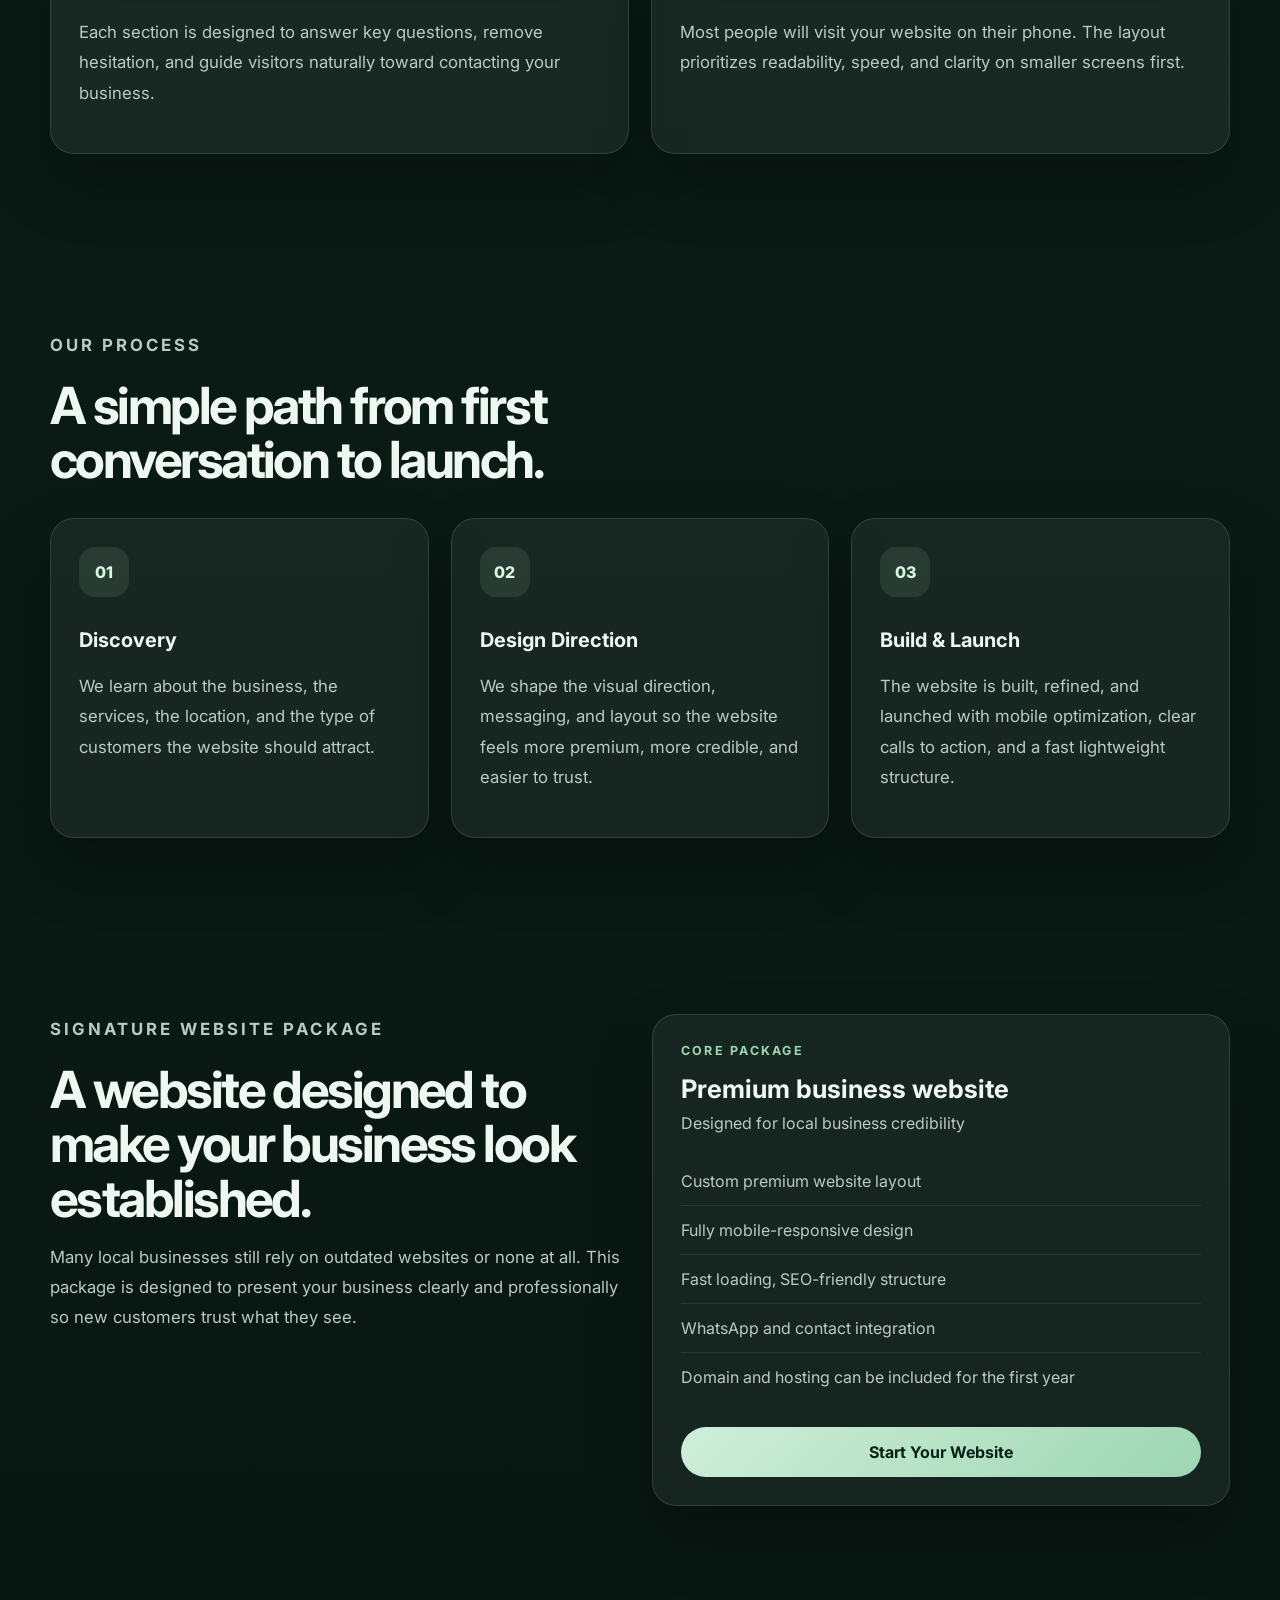
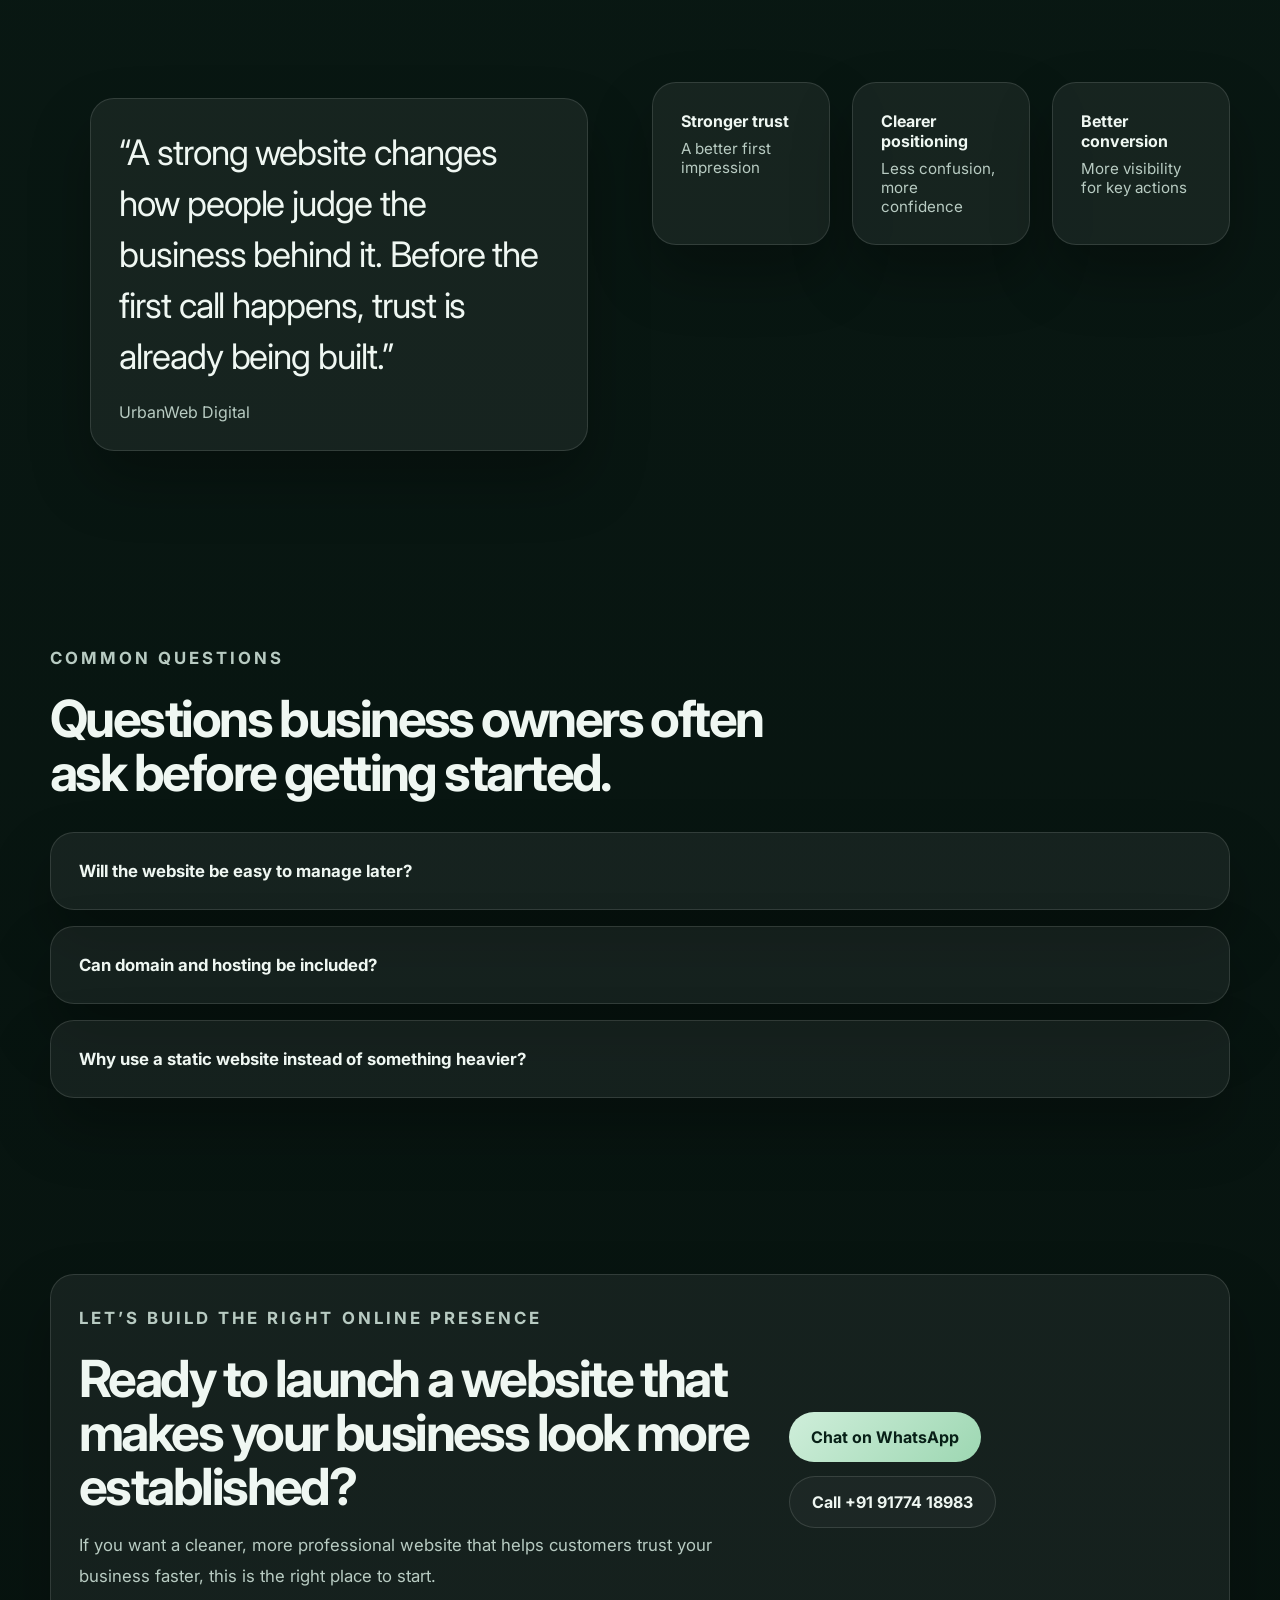
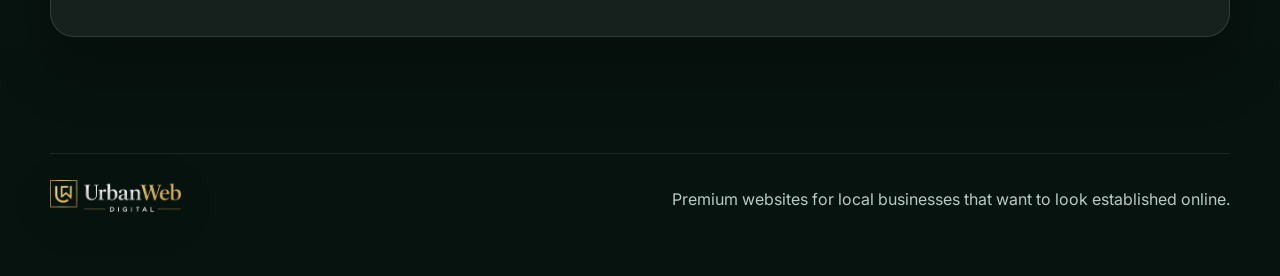
==== commit 2bfb59bb: "Add files via upload The new look." ====
--- a/index.html
+++ b/index.html
@@ -1,662 +1,329 @@
-<!doctype html>
+<!DOCTYPE html>
 <html lang="en">
 <head>
   <meta charset="UTF-8" />
-  <meta name="viewport" content="width=device-width, initial-scale=1.0"/>
-  <title>UrbanWeb Digital — Premium Websites That Convert</title>
-  <meta name="description" content="Premium, lead-focused websites for SMBs. Designed, built, and launched fast — without agency-level pricing." />
-  <meta name="theme-color" content="#0c0c0f" />
-    <link rel="icon" type="image/png" href="assets/favicon-32.png" />
-  <link rel="apple-touch-icon" href="assets/apple-touch-icon.png" />
-<link rel="preconnect" href="https://fonts.googleapis.com">
+  <meta name="viewport" content="width=device-width, initial-scale=1.0" />
+  <title>UrbanWeb Digital — Premium Websites for Local Businesses</title>
+  <meta name="description" content="UrbanWeb Digital builds premium websites for local businesses that want to look established, earn trust quickly, and turn more visitors into enquiries." />
+  <meta name="theme-color" content="#0f2d24" />
+  <meta property="og:title" content="UrbanWeb Digital — Premium Websites for Local Businesses" />
+  <meta property="og:description" content="Premium websites designed to help local businesses look established online and convert more visitors into enquiries." />
+  <meta property="og:type" content="website" />
+  <meta property="og:image" content="assets/og-preview.svg" />
+  <link rel="preconnect" href="https://fonts.googleapis.com">
   <link rel="preconnect" href="https://fonts.gstatic.com" crossorigin>
-  <link href="https://fonts.googleapis.com/css2?family=Playfair+Display:wght@500;600;700&family=Inter:wght@300;400;500;600&display=swap" rel="stylesheet">
-  <style>
-:root{
-  --bg:#0c0c0f;
-  --bg2:#07070a;
-  --panel:rgba(255,255,255,.05);
-  --panel2:rgba(0,0,0,.30);
-  --line:rgba(255,255,255,.12);
-  --text:#f5f5f5;
-  --muted:rgba(255,255,255,.68);
-  --muted2:rgba(255,255,255,.52);
-  --gold:#c6a46c;
-  --goldSoft:#e2c79a;
-  --shadow: 0 30px 90px rgba(0,0,0,.55);
-  --shadow2: 0 18px 55px rgba(0,0,0,.40);
-  --r:18px;
-  --r2:26px;
-  --max:1180px;
-}
-*{box-sizing:border-box}
-html{scroll-behavior:smooth}
-body{
-  margin:0;
-  font-family: Inter, system-ui, -apple-system, Segoe UI, Roboto, Arial, sans-serif;
-  background: radial-gradient(900px 520px at 30% 10%, rgba(198,164,108,.14), transparent 60%),
-              radial-gradient(900px 520px at 70% 0%, rgba(255,255,255,.05), transparent 60%),
-              linear-gradient(180deg, var(--bg) 0%, var(--bg2) 100%);
-  color:var(--text);
-}
-a{color:inherit; text-decoration:none}
-.wrap{max-width:var(--max); margin:0 auto; padding:0 22px}
-.btn{
-  display:inline-flex; align-items:center; justify-content:center; gap:10px;
-  padding:14px 26px;
-  border-radius:999px;
-  font-size:12px;
-  letter-spacing:.16em;
-  text-transform:uppercase;
-  border:1px solid rgba(255,255,255,.16);
-  background: rgba(255,255,255,.05);
-  backdrop-filter: blur(8px);
-  cursor:pointer;
-  transition:.25s ease;
-  white-space:nowrap;
-}
-.btn:hover{transform: translateY(-2px)}
-.btn.gold{
-  border-color:rgba(198,164,108,.42);
-  background: linear-gradient(135deg, rgba(198,164,108,.22), rgba(255,255,255,.05));
-}
-.pill{
-  display:inline-flex; align-items:center; gap:10px;
-  padding:10px 14px;
-  border-radius:999px;
-  border:1px solid rgba(198,164,108,.26);
-  background: rgba(198,164,108,.10);
-  color: rgba(255,255,255,.78);
-  font-size:12px;
-  letter-spacing:.12em;
-  text-transform:uppercase;
-}
-.pill i{
-  width:6px;height:6px;border-radius:50%;
-  background: var(--gold);
-  box-shadow: 0 0 0 7px rgba(198,164,108,.14);
-  display:inline-block;
-}
-.h-serif{
-  font-family:"Playfair Display", serif;
-  font-weight:600;
-  letter-spacing:-.02em;
-}
-.goldText{
-  background: linear-gradient(90deg, var(--goldSoft), var(--gold));
-  -webkit-background-clip:text;
-  background-clip:text;
-  color:transparent;
-}
-
-.hero-logo{
-  width:min(560px, 78vw);
-  height:auto;
-  margin: 0 auto 18px;
-  display:block;
-  opacity:.96;
-  filter: drop-shadow(0 22px 60px rgba(0,0,0,.60));
-}
-.card{
-  border-radius: var(--r2);
-  border:1px solid rgba(255,255,255,.10);
-  background: rgba(0,0,0,.20);
-  box-shadow: var(--shadow2);
-}
-.section{padding:64px 0}
-.kicker{
-  font-size:12px;
-  letter-spacing:.18em;
-  text-transform:uppercase;
-  color: rgba(255,255,255,.62);
-}
-.h2{
-  margin:14px 0 0;
-  font-family:"Playfair Display", serif;
-  font-weight:600;
-  font-size: clamp(26px, 3vw, 40px);
-  letter-spacing:-.02em;
-}
-.sub{
-  margin:14px 0 0;
-  color: var(--muted);
-  line-height:1.8;
-  max-width: 70ch;
-}
-.grid3{display:grid; grid-template-columns: repeat(3, 1fr); gap:14px}
-.grid2{display:grid; grid-template-columns: repeat(2, 1fr); gap:14px}
-@media (max-width: 980px){
-  .grid3{grid-template-columns:1fr}
-  .grid2{grid-template-columns:1fr}
-}
-
-.nav{
-  position:sticky; top:0; z-index:60;
-  background: rgba(12,12,15,.70);
-  backdrop-filter: blur(14px);
-  border-bottom:1px solid rgba(255,255,255,.10);
-}
-.nav-inner{display:flex; align-items:center; justify-content:space-between; gap:14px; padding:16px 0}
-.brand{display:flex; align-items:center; gap:12px}
-.brand-mark{
-  width:44px; height:44px;
-  border-radius:14px;
-  display:block;
-  object-fit:contain;
-  filter: drop-shadow(0 16px 32px rgba(198,164,108,.18));
-}
-.brand-text{
-  font-size:12px;
-  letter-spacing:.22em;
-  text-transform:uppercase;
-  color: rgba(255,255,255,.70);
-}
-.brand-accent{color: rgba(226,199,154,.92)}
-.links{
-  display:flex; gap:18px; align-items:center;
-  font-size:12px; letter-spacing:.18em; text-transform:uppercase;
-  color: rgba(255,255,255,.58);
-}
-.links a{
-  padding:10px 12px;
-  border-radius:999px;
-  border:1px solid transparent;
-  transition:.2s ease;
-}
-.links a:hover{border-color: rgba(198,164,108,.20); background: rgba(198,164,108,.08); color: rgba(255,255,255,.82)}
-.links a.on{color: rgba(255,255,255,.86); border-color: rgba(198,164,108,.22); background: rgba(198,164,108,.08)}
-.nav-cta{display:flex; gap:12px; align-items:center}
-@media (max-width: 980px){
-  .links{display:none}
-  .nav-cta .btn{padding:12px 18px}
-}
-
-/* HERO */
-.hero{
-  position:relative;
-  min-height: 92vh;
-  display:flex;
-  align-items:center;
-  overflow:hidden;
-}
-.hero-bg{
-  position:absolute; inset:0; z-index:-2;
-  background-image:
-    linear-gradient(to bottom, rgba(0,0,0,.62), rgba(0,0,0,.88)),
-    radial-gradient(circle at 70% 40%, rgba(198,164,108,.26), transparent 52%),
-    radial-gradient(circle at 30% 80%, rgba(198,164,108,.14), transparent 60%),
-    url("assets/img/hero-bg.jpg");
-  background-size:cover;
-  background-position:center;
-  filter: brightness(.68) contrast(1.12);
-  transform: scale(1.02);
-}
-.hero-bg:after{
-  content:"";
-  position:absolute; inset:0; z-index:-1;
-  background:
-    radial-gradient(900px 520px at 50% 30%, rgba(198,164,108,.18), transparent 60%),
-    radial-gradient(700px 420px at 80% 15%, rgba(255,255,255,.08), transparent 55%);
-  mix-blend-mode: screen;
-  opacity:.45;
-}
-.hero-inner{
-  width:100%;
-  padding: 72px 0 44px;
-  text-align:center;
-}
-.hero h1{
-  margin: 20px auto 0;
-  font-family:"Playfair Display", serif;
-  font-weight:600;
-  font-size: clamp(44px, 5.2vw, 82px);
-  line-height:1.02;
-  max-width: 980px;
-  letter-spacing:-.02em;
-}
-.hero p{
-  margin: 22px auto 0;
-  max-width: 780px;
-  color: rgba(255,255,255,.70);
-  line-height:1.9;
-  font-size: 17px;
-}
-.hero .cta{margin-top:40px; display:flex; gap:16px; flex-wrap:wrap; justify-content:center}
-.hero .meta{
-  margin-top: 44px;
-  display:flex; gap:18px; justify-content:center; flex-wrap:wrap;
-  color: rgba(255,255,255,.55);
-  font-size:12px;
-  letter-spacing:.20em;
-  text-transform:uppercase;
-}
-.dot{width:4px;height:4px;border-radius:50%; background: rgba(198,164,108,.95); display:inline-block; transform: translateY(-2px); margin:0 10px}
-
-/* DEMOS */
-.demo-grid{display:grid; grid-template-columns: repeat(3, 1fr); gap:14px; margin-top:22px}
-.demo{
-  position:relative;
-  overflow:hidden;
-  border-radius: var(--r2);
-  border:1px solid rgba(255,255,255,.10);
-  background: rgba(0,0,0,.22);
-  box-shadow: var(--shadow2);
-  min-height: 280px;
-}
-.demo img{width:100%; height:100%; object-fit:cover; display:block; transform: scale(1.03); filter: contrast(1.06) saturate(1.02)}
-.demo:after{content:""; position:absolute; inset:0; background: linear-gradient(180deg, rgba(0,0,0,.08), rgba(0,0,0,.78))}
-.demo .cap{position:absolute; left:16px; right:16px; bottom:16px; display:flex; justify-content:space-between; gap:12px; align-items:flex-end}
-.demo .cap b{display:block; font-size:14px; letter-spacing:.02em}
-.demo .cap span{display:block; margin-top:6px; font-size:12px; color: rgba(255,255,255,.72)}
-.badge{
-  border:1px solid rgba(255,255,255,.22);
-  background: rgba(255,255,255,.10);
-  padding:9px 12px;
-  border-radius:999px;
-  font-size:11px;
-  letter-spacing:.16em;
-  text-transform:uppercase;
-  backdrop-filter: blur(8px);
-}
-
-/* PACKAGES */
-.pack{padding:18px}
-.pack h3{margin:10px 0 0; font-family:"Playfair Display", serif; font-weight:600; letter-spacing:-.01em; font-size:22px}
-.price{margin-top:10px; color: rgba(255,255,255,.72); font-size:12px; letter-spacing:.14em; text-transform:uppercase}
-.list{margin-top:14px; display:grid; gap:10px; padding:0; list-style:none}
-.list li{color: rgba(255,255,255,.74); line-height:1.55; font-size:14px; display:flex; gap:10px; align-items:flex-start}
-.tick{
-  width:22px;height:22px;border-radius:10px;
-  border:1px solid rgba(198,164,108,.34);
-  background: rgba(198,164,108,.14);
-  display:grid; place-items:center;
-  color: rgba(226,199,154,.95);
-  flex:0 0 auto;
-  margin-top:1px;
-  font-weight:700;
-}
-.pack .cta{margin-top:16px; display:flex; gap:12px; flex-wrap:wrap}
-.pack.featured{
-  border-color: rgba(198,164,108,.28);
-  background: linear-gradient(180deg, rgba(198,164,108,.10), rgba(0,0,0,.22));
-  box-shadow: 0 28px 90px rgba(198,164,108,.10), var(--shadow2);
-}
-
-/* QUOTES + FAQ */
-.quote{padding:18px}
-.stars{color: rgba(226,199,154,.95); letter-spacing:2px; font-size:12px}
-.quote p{margin:12px 0 0; color: rgba(255,255,255,.80); line-height:1.8}
-.who{margin-top:12px; color: rgba(255,255,255,.58); font-size:12px}
-details{padding:16px; border-radius: var(--r2); border:1px solid rgba(255,255,255,.10); background: rgba(0,0,0,.20); box-shadow: var(--shadow2)}
-details+details{margin-top:12px}
-summary{cursor:pointer; list-style:none; display:flex; justify-content:space-between; gap:12px; align-items:center; color: rgba(255,255,255,.84)}
-summary::-webkit-details-marker{display:none}
-.plus{width:34px;height:34px;border-radius:12px;border:1px solid rgba(198,164,108,.34); background: rgba(198,164,108,.12); display:grid; place-items:center; color: rgba(226,199,154,.95); font-weight:700}
-details p{margin:10px 0 0; color: rgba(255,255,255,.70); line-height:1.8}
-
-/* CONTACT */
-.contact{padding:18px; position:relative; overflow:hidden}
-.contact .bg{
-  position:absolute; inset:0; z-index:-2;
-  background-image:
-    linear-gradient(to bottom, rgba(0,0,0,.55), rgba(0,0,0,.90)),
-    radial-gradient(circle at 70% 30%, rgba(198,164,108,.20), transparent 55%),
-    url("assets/img/demo-realestate.jpg");
-  background-size:cover;
-  background-position:center;
-  filter: brightness(.70) contrast(1.10);
-  transform: scale(1.02);
-}
-.contact-grid{display:grid; grid-template-columns: 1.1fr .9fr; gap:14px}
-label{font-size:12px; letter-spacing:.14em; text-transform:uppercase; color: rgba(255,255,255,.62)}
-input,textarea{
-  width:100%;
-  margin-top:8px;
-  border-radius: 16px;
-  border:1px solid rgba(255,255,255,.14);
-  background: rgba(0,0,0,.28);
-  padding: 12px 12px;
-  color: rgba(255,255,255,.90);
-  outline:none;
-  font-family: inherit;
-  transition:.2s ease;
-}
-textarea{min-height:120px; resize:vertical}
-input:focus,textarea:focus{border-color: rgba(198,164,108,.42); box-shadow: 0 0 0 6px rgba(198,164,108,.12)}
-.form{display:grid; gap:12px}
-.note{color: rgba(255,255,255,.60); font-size:12px; line-height:1.6}
-
-/* Sticky WA */
-.wa{
-  position:fixed; right:16px; bottom:16px; z-index:120;
-  display:flex; gap:10px; align-items:center;
-}
-.wa .bubble{
-  display:none;
-  border-radius: 14px;
-  border:1px solid rgba(255,255,255,.14);
-  background: rgba(0,0,0,.30);
-  padding:10px 12px;
-  font-size:12px;
-  color: rgba(255,255,255,.72);
-  box-shadow: var(--shadow2);
-  max-width: 290px;
-}
-.wa a{padding:12px 14px}
-@media (min-width: 920px){ .wa .bubble{display:block} }
-@media (max-width: 980px){
-  .demo-grid{grid-template-columns:1fr}
-  .contact-grid{grid-template-columns:1fr}
-}
-footer{padding:28px 0 46px; color: rgba(255,255,255,.55); font-size:12px; border-top:1px solid rgba(255,255,255,.08)}
-.footer-row{display:flex; justify-content:space-between; gap:12px; flex-wrap:wrap; align-items:center}
-.footer-links{display:flex; gap:14px; flex-wrap:wrap}
-.footer-links a:hover{color: rgba(226,199,154,.92)}
-</style>
+  <link href="https://fonts.googleapis.com/css2?family=Inter:wght@400;500;600;700;800&display=swap" rel="stylesheet">
+  <link rel="stylesheet" href="styles.css" />
 </head>
 <body>
-
-  <div class="nav">
-    <div class="wrap nav-inner">
-      <a class="brand" href="index.html" aria-label="UrbanWeb Digital">
-        <img class="brand-mark" src="assets/img/logo-mark.png" alt="UrbanWeb Digital logo">
-        <span class="brand-text">URBANWEB <span class="brand-accent">DIGITAL</span></span>
-      </a>
-      <nav class="links" aria-label="Primary">
-        <a class="on" href="index.html#top">Home</a>
-        <a class="" href="index.html#demos">Demos</a>
-        <a class="" href="index.html#packages">Packages</a>
-        <a class="" href="index.html#contact">Contact</a>
-      </nav>
-      <div class="nav-cta">
-        <a class="btn" href="index.html#demos">View demos</a>
-        <a class="btn gold" id="waTop" href="#">WhatsApp quote</a>
+  <div class="site-shell">
+    <header class="topbar">
+      <div class="container nav-wrap">
+        <a href="#top" class="brand" aria-label="UrbanWeb Digital home">
+          <img src="assets/logo-transparent.png" alt="UrbanWeb Digital" class="brand-logo" />
+        </a>
+
+        <button class="menu-toggle" aria-expanded="false" aria-controls="site-nav" aria-label="Toggle navigation">
+          <span></span>
+          <span></span>
+        </button>
+
+        <nav id="site-nav" class="nav">
+          <a href="#work">Work</a>
+          <a href="#process">Process</a>
+          <a href="#pricing">Pricing</a>
+          <a href="#faq">FAQ</a>
+          <a class="nav-cta" href="#contact">Book a Call</a>
+        </nav>
       </div>
-    </div>
+    </header>
+
+    <main id="top">
+      <section class="hero section">
+        <div class="container hero-grid">
+          <div class="hero-copy reveal">
+            <p class="eyebrow">Premium websites for local businesses</p>
+            <h1>Look established online. <span>Win more enquiries.</span></h1>
+            <p class="hero-text">
+              We design premium, fast-loading websites for local businesses that want to present themselves professionally online. Clear structure, modern design, and a lightweight build that helps customers trust your business from the first visit.
+            </p>
+            <div class="hero-actions">
+              <a class="btn btn-primary" href="#contact">Book a Consultation</a>
+              <a class="btn btn-secondary" href="#work">See Our Work</a>
+            </div>
+            <div class="hero-proof">
+              <div>
+                <strong>Fast and reliable</strong>
+                <span>Lightweight, SEO-friendly, low maintenance</span>
+              </div>
+              <div>
+                <strong>Optional full setup</strong>
+                <span>Domain and hosting can be included</span>
+              </div>
+              <div>
+                <strong>Built for real customers</strong>
+                <span>Mobile-first layout for how people actually browse</span>
+              </div>
+            </div>
+          </div>
+
+          <div class="hero-visual reveal delay-1">            
+            <div class="dashboard-frame dashboard-frame-premium">
+              <div class="preview-browser">
+                <div class="preview-browser-topbar">
+                  <span></span>
+                  <span></span>
+                  <span></span>
+                </div>
+                <div class="preview-site-shell">
+                  <div class="preview-site-nav">
+                    <img src="assets/logo-transparent.png" alt="UrbanWeb Digital logo preview" class="preview-logo" />
+                    <div class="preview-nav-links">
+                      <span>Home</span>
+                      <span>Services</span>
+                      <span>About</span>
+                    </div>
+                  </div>
+                  <div class="preview-site-hero">
+                    <div class="preview-copy">
+                      <span class="preview-chip">Restaurant website preview</span>
+                      <h3>Elegant digital presence for modern hospitality brands.</h3>
+                      <p>Premium visuals, refined sections, and clear reservation-focused actions.</p>
+                      <div class="preview-actions">
+                        <span class="preview-btn solid">Book a Table</span>
+                        <span class="preview-btn ghost">View Menu</span>
+                      </div>
+                    </div>
+                    <div class="preview-photo"></div>
+                  </div>
+                  <div class="preview-metrics">
+                    <div class="preview-panel"></div>
+                    <div class="preview-panel"></div>
+                    <div class="preview-panel"></div>
+                  </div>
+                </div>
+              </div>
+            </div>
+          </div>
+        </div>
+      </section>
+
+      <section class="section trust-strip reveal">
+        <div class="container trust-grid">
+          <div>
+            <p class="mini-label">Why this works</p>
+            <h2>A premium first impression your customers notice immediately.</h2>
+          </div>
+          <div class="trust-points">
+            <span>Professional visual presence</span>
+            <span>Clear structure and messaging</span>
+            <span>Trust-building design</span>
+            <span>Mobile-first experience</span>
+          </div>
+        </div>
+      </section>
+
+      <section id="work" class="section showcase-section">
+        <div class="container">
+          <div class="section-head reveal">
+            <p class="eyebrow">Selected work</p>
+            <h2>Examples of how the right website can transform perception.</h2>
+            <p>
+              Each example is designed to show how a local business can look more established, more trustworthy, and more ready for growth online.
+            </p>
+          </div>
+
+          <div class="showcase-grid">
+            <a class="showcase-card reveal showcase-link" href="demo-restaurant.html">
+              <img src="assets/local/restaurant-interior.jpg" alt="Premium restaurant interior from Pexels" class="showcase-photo" loading="eager" decoding="async" />
+              <div class="showcase-copy">
+                <span>Restaurants & Cafes</span>
+                <h3>Warm, polished presentation with stronger atmosphere, menu storytelling, and reservation-focused flow.</h3>
+                <b class="showcase-cta">View restaurant example</b>
+              </div>
+            </a>
+
+            <a class="showcase-card reveal delay-1 showcase-link" href="demo-gym.html">
+              <img src="assets/local/gym-interior-light.jpg" alt="Modern gym interior from Pexels" class="showcase-photo" loading="eager" decoding="async" />
+              <div class="showcase-copy">
+                <span>Gyms & Studios</span>
+                <h3>Confident positioning with stronger membership highlights, clearer calls to action, and better first-impression trust.</h3>
+                <b class="showcase-cta">View gym example</b>
+              </div>
+            </a>
+
+            <a class="showcase-card reveal delay-2 showcase-link" href="demo-clinic.html">
+              <img src="assets/local/clinic-interior.jpg" alt="Modern dental clinic interior from Pexels" class="showcase-photo" loading="eager" decoding="async" />
+              <div class="showcase-copy">
+                <span>Clinics & Services</span>
+                <h3>Clean, trust-led presentation with clearer treatment structure and a more professional patient-first impression.</h3>
+                <b class="showcase-cta">View clinic example</b>
+              </div>
+            </a>
+          </div>
+        </div>
+      </section>
+
+      <section class="section features-section">
+        <div class="container features-grid">
+          <div class="section-head narrow reveal">
+            <p class="eyebrow">Why businesses choose us</p>
+            <h2>Websites that look premium, without unnecessary complexity behind them.</h2>
+          </div>
+
+          <div class="feature-list">
+            <article class="feature-card reveal">
+              <h3>Professional visual presence</h3>
+              <p>Your website should make your business look credible the moment it loads. Clean layouts, balanced spacing, and stronger visual polish create that impression.</p>
+            </article>
+            <article class="feature-card reveal delay-1">
+              <h3>Fast and lightweight build</h3>
+              <p>Built with simple, modern technology that loads quickly, performs well on mobile, and avoids the maintenance issues of heavier systems.</p>
+            </article>
+            <article class="feature-card reveal delay-2">
+              <h3>Clear structure that builds trust</h3>
+              <p>Each section is designed to answer key questions, remove hesitation, and guide visitors naturally toward contacting your business.</p>
+            </article>
+            <article class="feature-card reveal">
+              <h3>Designed for mobile visitors</h3>
+              <p>Most people will visit your website on their phone. The layout prioritizes readability, speed, and clarity on smaller screens first.</p>
+            </article>
+          </div>
+        </div>
+      </section>
+
+      <section id="process" class="section process-section">
+        <div class="container">
+          <div class="section-head reveal">
+            <p class="eyebrow">Our process</p>
+            <h2>A simple path from first conversation to launch.</h2>
+          </div>
+
+          <div class="process-grid">
+            <article class="process-card reveal">
+              <span>01</span>
+              <h3>Discovery</h3>
+              <p>We learn about the business, the services, the location, and the type of customers the website should attract.</p>
+            </article>
+            <article class="process-card reveal delay-1">
+              <span>02</span>
+              <h3>Design Direction</h3>
+              <p>We shape the visual direction, messaging, and layout so the website feels more premium, more credible, and easier to trust.</p>
+            </article>
+            <article class="process-card reveal delay-2">
+              <span>03</span>
+              <h3>Build & Launch</h3>
+              <p>The website is built, refined, and launched with mobile optimization, clear calls to action, and a fast lightweight structure.</p>
+            </article>
+          </div>
+        </div>
+      </section>
+
+      <section id="pricing" class="section pricing-section">
+        <div class="container pricing-grid">
+          <div class="pricing-copy reveal">
+            <p class="eyebrow">Signature website package</p>
+            <h2>A website designed to make your business look established.</h2>
+            <p>
+              Many local businesses still rely on outdated websites or none at all. This package is designed to present your business clearly and professionally so new customers trust what they see.
+            </p>
+          </div>
+
+          <div class="pricing-card reveal delay-1">
+            <p class="pricing-label">Core Package</p>
+            <div class="price-row">
+              <strong>Premium business website</strong>
+              <span>Designed for local business credibility</span>
+            </div>
+            <ul>
+              <li>Custom premium website layout</li>
+              <li>Fully mobile-responsive design</li>
+              <li>Fast loading, SEO-friendly structure</li>
+              <li>WhatsApp and contact integration</li>
+              <li>Domain and hosting can be included for the first year</li>
+            </ul>
+            <a class="btn btn-primary full" href="#contact">Start Your Website</a>
+          </div>
+        </div>
+      </section>
+
+      <section class="section testimonial-section">
+        <div class="container testimonial-grid">
+          <blockquote class="testimonial reveal">
+            <p>
+              “A strong website changes how people judge the business behind it. Before the first call happens, trust is already being built.”
+            </p>
+            <footer>UrbanWeb Digital</footer>
+          </blockquote>
+
+          <div class="stats reveal delay-1">
+            <div class="stat-card">
+              <strong>Stronger trust</strong>
+              <span>A better first impression</span>
+            </div>
+            <div class="stat-card">
+              <strong>Clearer positioning</strong>
+              <span>Less confusion, more confidence</span>
+            </div>
+            <div class="stat-card">
+              <strong>Better conversion</strong>
+              <span>More visibility for key actions</span>
+            </div>
+          </div>
+        </div>
+      </section>
+
+      <section id="faq" class="section faq-section">
+        <div class="container">
+          <div class="section-head reveal">
+            <p class="eyebrow">Common questions</p>
+            <h2>Questions business owners often ask before getting started.</h2>
+          </div>
+
+          <div class="faq-list">
+            <details class="faq-item reveal">
+              <summary>Will the website be easy to manage later?</summary>
+              <p>Yes. The website is built with a simple structure that avoids complicated systems, so it stays stable, fast, and easy to maintain.</p>
+            </details>
+            <details class="faq-item reveal delay-1">
+              <summary>Can domain and hosting be included?</summary>
+              <p>Yes. Domain registration and hosting can be included as part of the setup so the website can go live quickly without extra hassle.</p>
+            </details>
+            <details class="faq-item reveal delay-2">
+              <summary>Why use a static website instead of something heavier?</summary>
+              <p>Static websites are extremely fast, secure, and reliable. They avoid the performance and maintenance issues that often come with heavier platforms.</p>
+            </details>
+          </div>
+        </div>
+      </section>
+
+      <section id="contact" class="section contact-section">
+        <div class="container contact-card reveal">
+          <div>
+            <p class="eyebrow">Let’s build the right online presence</p>
+            <h2>Ready to launch a website that makes your business look more established?</h2>
+            <p>
+              If you want a cleaner, more professional website that helps customers trust your business faster, this is the right place to start.
+            </p>
+          </div>
+          <div class="contact-actions">
+            <a class="btn btn-primary" href="https://wa.me/919177418983" target="_blank" rel="noreferrer">Chat on WhatsApp</a>
+            <a class="btn btn-secondary" href="tel:+919177418983">Call +91 91774 18983</a>
+          </div>
+        </div>
+      </section>
+    </main>
+
+    <footer class="footer">
+      <div class="container footer-wrap">
+        <a href="#top" class="brand brand-footer" aria-label="UrbanWeb Digital home">
+          <img src="assets/urbanweb-logo.png" alt="UrbanWeb Digital" class="brand-logo brand-logo-footer" />
+        </a>
+        <p>Premium websites for local businesses that want to look established online.</p>
+      </div>
+    </footer>
   </div>
 
-
-<header id="top" class="hero">
-  <div class="hero-bg" aria-hidden="true"></div>
-  <div class="wrap hero-inner">
-<div class="pill"> Premium • Fast • Lead-focused</div>
-    <h1>Websites that look <span class="goldText">expensive</span><br/>and bring real <span class="goldText">enquiries</span>.</h1>
-    <p>Premium, lead-focused websites for growing businesses. Designed, built, and launched fast — without agency-level pricing.</p>
-    <div class="cta">
-      <a class="btn gold" id="waHero" href="#">Get a quote</a>
-      <a class="btn" href="#packages">View packages</a>
-    </div>
-  </div>
-</header>
-
-<section class="section" id="demos">
-  <div class="wrap">
-    <div class="kicker">Demos</div>
-    <div class="h2">Choose a demo. See the quality.</div>
-    <p class="sub">These are niche-ready structures you can sell quickly — builders today, any SMB tomorrow.</p>
-
-    <div class="demo-grid">
-      <a class="demo" href="project.html" aria-label="Real estate project template">
-        <img src="assets/img/demo-salon.jpg" alt="Real estate demo"/>
-        <div class="cap">
-          <div>
-            <b>Real Estate</b>
-            <span>Project page that converts</span>
-          </div>
-          <div class="badge">Open</div>
-        </div>
-      </a>
-
-      <a class="demo" href="demo-clinic.html" aria-label="Clinic demo">
-        <img src="assets/img/demo-clinic.jpg" alt="Clinic demo"/>
-        <div class="cap">
-          <div>
-            <b>Clinic</b>
-            <span>Appointments + trust</span>
-          </div>
-          <div class="badge">Open</div>
-        </div>
-      </a>
-
-      <a class="demo" href="demo-salon.html" aria-label="Salon demo">
-        <img src="assets/img/demo-coaching.jpg" alt="Salon demo"/>
-        <div class="cap">
-          <div>
-            <b>Salon</b>
-            <span>Bookings + offers</span>
-          </div>
-          <div class="badge">Open</div>
-        </div>
-      </a>
-    </div>
-
-    <div style="margin-top:14px" class="grid2">
-      <a class="demo" href="demo-coaching.html" aria-label="Coaching demo" style="min-height:220px">
-        <img src="assets/img/texture-01.jpg" alt="Coaching demo"/>
-        <div class="cap">
-          <div>
-            <b>Coaching</b>
-            <span>Admissions + results</span>
-          </div>
-          <div class="badge">Open</div>
-        </div>
-      </a>
-
-      <div class="card" style="padding:18px; min-height:220px">
-        <div class="kicker">Portfolio stats</div>
-        <div class="h2" style="font-size:30px; margin-top:10px">40+ sites shipped</div>
-        <p class="sub" style="margin-top:10px">12 niche-ready templates • 5–14 day delivery • WhatsApp-first lead flow.</p>
-        <div style="margin-top:16px; display:flex; gap:12px; flex-wrap:wrap">
-          <a class="btn gold" href="#packages">See packages</a>
-          <a class="btn" id="waDemos" href="#">Get demo links</a>
-        </div>
-      </div>
-    </div>
-  </div>
-</section>
-
-<section class="section" id="packages">
-  <div class="wrap">
-    <div class="kicker">Packages</div>
-    <div class="h2">Fixed scope. Premium output.</div>
-    <p class="sub">Affordable, not “cheap”. You win because it looks like a big brand — and converts like a landing page.</p>
-
-    <div class="grid3" style="margin-top:22px">
-      <div class="card pack">
-        <div class="kicker">Launch</div>
-        <h3>Best for most SMBs</h3>
-        <div class="price">@ ₹9,999 • 2-3 days</div>
-        <ul class="list">
-          <li><span class="tick">✓</span>Premium 1-page brand site</li>
-          <li><span class="tick">✓</span>WhatsApp + click-to-call CTAs</li>
-          <li><span class="tick">✓</span>Enquiry form + map</li>
-          <li><span class="tick">✓</span>Basic SEO + speed setup</li>
-        </ul>
-        <div class="cta">
-          <a class="btn gold packWA" data-pack="Launch" href="#">Get Launch</a>
-          <a class="btn" href="#demos">View demos</a>
-        </div>
-      </div>
-
-      <div class="card pack featured">
-        <div class="kicker">Growth</div>
-        <h3>For ads + lead generation</h3>
-        <div class="price">@ ₹14,999 • 5–7 days</div>
-        <ul class="list">
-          <li><span class="tick">✓</span>Everything in Launch</li>
-          <li><span class="tick">✓</span>1 high-converting landing page</li>
-          <li><span class="tick">✓</span>Copy polish for conversion sections</li>
-          <li><span class="tick">✓</span>Tracking-ready (GA4/Pixel)</li>
-        </ul>
-        <div class="cta">
-          <a class="btn gold packWA" data-pack="Growth" href="#">Get Growth</a>
-          <a class="btn" href="#contact">Talk to us</a>
-        </div>
-      </div>
-
-      <div class="card pack">
-        <div class="kicker">Pro</div>
-        <h3>High-ticket / premium</h3>
-        <div class="price">@ ₹19,999 • 7–10 days</div>
-        <ul class="list">
-          <li><span class="tick">✓</span>Everything in Growth</li>
-          <li><span class="tick">✓</span>2–3 campaign landing pages</li>
-          <li><span class="tick">✓</span>Portfolio + testimonials system</li>
-          <li><span class="tick">✓</span>Premium motion & polish</li>
-        </ul>
-        <div class="cta">
-          <a class="btn gold packWA" data-pack="Pro" href="#">Get Pro</a>
-          <a class="btn" href="project.html">Real estate template</a>
-        </div>
-      </div>
-    </div>
-  </div>
-</section>
-
-<section class="section" id="proof">
-  <div class="wrap">
-    <div class="kicker">Proof</div>
-    <div class="h2">Premium feel. Cleaner leads.</div>
-    <p class="sub">Replace these placeholders with real client quotes later — structure stays premium.</p>
-
-    <div class="grid3" style="margin-top:22px">
-      <div class="card quote">
-        <div class="stars">★★★★★</div>
-        <p>“The site looks like a much bigger brand. WhatsApp enquiries started coming in within the first week.”</p>
-        <div class="who"><b>Founder</b> — Local Services</div>
-      </div>
-      <div class="card quote">
-        <div class="stars">★★★★★</div>
-        <p>“Clean design, fast delivery, and the mobile experience is genuinely premium.”</p>
-        <div class="who"><b>Owner</b> — Clinic</div>
-      </div>
-      <div class="card quote">
-        <div class="stars">★★★★★</div>
-        <p>“The layout is simple and classy. Customers actually read the page and message on WhatsApp.”</p>
-        <div class="who"><b>Marketing</b> — Builder</div>
-      </div>
-    </div>
-  </div>
-</section>
-
-<section class="section" id="faq">
-  <div class="wrap">
-    <div class="kicker">FAQ</div>
-    <div class="h2">Quick answers. No friction.</div>
-    <p class="sub">This is the part that removes hesitation and helps you close faster.</p>
-
-    <div style="margin-top:22px" class="grid2">
-      <div>
-        <details open>
-          <summary>How fast can you launch? <span class="plus">+</span></summary>
-          <p>Typically 5–14 days depending on how quickly you share content (services, map pin, photos). Fixed scope keeps quality high.</p>
-        </details>
-        <details>
-          <summary>Do you include WhatsApp with a pre-filled message? <span class="plus">+</span></summary>
-          <p>Yes — hero CTA + sticky WhatsApp + package CTAs all open WhatsApp with a clean pre-filled enquiry message.</p>
-        </details>
-        <details>
-          <summary>Do you only build for real estate? <span class="plus">+</span></summary>
-          <p>No. We start with builders/developers, but we build for any SMB (clinic, salon, coaching, services, restaurants).</p>
-        </details>
-      </div>
-
-      <div class="card contact" id="contact">
-        <div class="bg" aria-hidden="true"></div>
-        <div class="contact-grid">
-          <div>
-            <div class="kicker">Contact</div>
-            <div class="h2" style="font-size:34px; margin-top:10px">Want a website that closes?</div>
-            <p class="sub" style="margin-top:10px">Message us on WhatsApp. We’ll share packages, timeline, and the best demo for your niche.</p>
-            <div style="margin-top:16px; display:flex; gap:12px; flex-wrap:wrap">
-              <a class="btn gold" id="waContact" href="#">WhatsApp now</a>
-              <a class="btn" href="#demos">View demos</a>
-            </div>
-            <p class="note" style="margin-top:12px">Tip: This exact section can be reused for every client site.</p>
-          </div>
-
-          <form class="form" onsubmit="return fakeSubmit(event)">
-            <div>
-              <label for="name">Name</label>
-              <input id="name" required placeholder="Your name" />
-            </div>
-            <div>
-              <label for="biz">Business</label>
-              <input id="biz" placeholder="Builder / Clinic / Salon / Other" />
-            </div>
-            <div>
-              <label for="req">Requirement</label>
-              <textarea id="req" placeholder="Location, pages needed, package, deadline..."></textarea>
-            </div>
-            <div style="display:flex; gap:12px; flex-wrap:wrap">
-              <button class="btn gold" type="submit">Send enquiry</button>
-              <a class="btn" href="#top">Back to top</a>
-            </div>
-            <div class="note" id="note"></div>
-          </form>
-        </div>
-      </div>
-    </div>
-  </div>
-</section>
-
-<div class="wa" aria-label="WhatsApp enquiry">
-  <div class="bubble">Want packages + demo links? Tap WhatsApp.</div>
-  <a class="btn gold" id="waSticky" href="#"><span aria-hidden="true">🟢</span> WhatsApp <span aria-hidden="true">→</span></a>
-</div>
-
-<footer>
-  <div class="wrap">
-    <div class="footer-row">
-      <div>© <span id="year"></span> UrbanWeb Digital</div>
-      <div class="footer-links">
-        <a href="#demos">Demos</a>
-        <a href="#packages">Packages</a>
-        <a href="project.html">Project template</a>
-      </div>
-    </div>
-  </div>
-</footer>
-
-<script>
-  document.getElementById("year").textContent = new Date().getFullYear();
-  function fakeSubmit(e){
-    e.preventDefault();
-    document.getElementById("note").textContent = "Captured (demo). Connect this form to email/CRM when ready.";
-    return false;
-  }
-
-  const WA = {
-    phone: "919177418983",
-    brand: "UrbanWeb Digital",
-    source: "Website"
-  };
-
-  function waLink(text){ return `https://wa.me/${WA.phone}?text=${encodeURIComponent(text)}`; }
-
-  function baseMsg(extra="") {
-    return [
-      `Hi ${WA.brand},`,
-      `I want a premium website (fast delivery) for my business.`,
-      `Business type: (Builder/Clinic/Salon/Other)`,
-      `Location: (City/Area)`,
-      extra ? `Package: ${extra}` : `Package: (Launch/Growth/Pro)`,
-      `Please share packages + timeline + next steps.`,
-      `Source: ${WA.source}`
-    ].join("\n");
-  }
-
-  const base = waLink(baseMsg(""));
-  ["waTop","waHero","waDemos","waContact","waSticky"].forEach(id=>{
-    const el = document.getElementById(id);
-    if(el){ el.href = base; el.target = "_blank"; }
-  });
-
-  document.querySelectorAll(".packWA").forEach(btn=>{
-    const p = btn.getAttribute("data-pack") || "";
-    btn.href = waLink(baseMsg(p));
-    btn.target = "_blank";
-  });
-</script>
+  <script src="script.js"></script>
 </body>
-</html>+</html>
--- a/styles.css
+++ b/styles.css
@@ -0,0 +1,728 @@
+:root {
+  --bg: #07130f;
+  --bg-soft: #0d1f19;
+  --panel: rgba(255, 255, 255, 0.06);
+  --panel-strong: rgba(255, 255, 255, 0.1);
+  --stroke: rgba(255, 255, 255, 0.12);
+  --text: #eff7f2;
+  --muted: #b8cbc2;
+  --accent: #9dd7b2;
+  --accent-2: #d9f7df;
+  --shadow: 0 30px 60px rgba(0, 0, 0, 0.28);
+  --radius: 24px;
+  --max: 1180px;
+}
+
+* { box-sizing: border-box; }
+html { scroll-behavior: smooth; }
+body {
+  margin: 0;
+  font-family: "Inter", system-ui, sans-serif;
+  color: var(--text);
+  background:
+    radial-gradient(circle at top left, rgba(82, 167, 118, 0.22), transparent 30%),
+    radial-gradient(circle at top right, rgba(137, 194, 164, 0.12), transparent 28%),
+    linear-gradient(180deg, #0d221b 0%, #07130f 100%);
+}
+
+a { color: inherit; text-decoration: none; }
+img { max-width: 100%; display: block; }
+.container { width: min(100% - 40px, var(--max)); margin: 0 auto; }
+.section { padding: 88px 0; }
+.site-shell { overflow: clip; }
+
+.topbar {
+  position: sticky;
+  top: 0;
+  z-index: 20;
+  background: rgba(7, 19, 15, 0.72);
+  backdrop-filter: blur(16px);
+  border-bottom: 1px solid rgba(255,255,255,0.06);
+}
+
+.nav-wrap {
+  min-height: 82px;
+  display: flex;
+  align-items: center;
+  justify-content: space-between;
+  gap: 24px;
+}
+
+.brand {
+  display: inline-flex;
+  align-items: center;
+}
+
+.brand-logo {
+  height: 60px;
+  width: auto;
+  display: block;
+  object-fit: contain;
+  filter: drop-shadow(0 10px 24px rgba(0, 0, 0, 0.18));
+  position: relative;
+  top: 8px;
+}
+.brand-logo-footer {
+  height: 54px;
+}
+.hero-brand-badge {
+  margin-top: 28px;
+  display: inline-flex;
+  align-items: center;
+  gap: 14px;
+  padding: 12px 16px;
+  border-radius: 999px;
+  border: 1px solid rgba(255,255,255,0.08);
+  background: rgba(255,255,255,0.03);
+  color: var(--muted);
+}
+.hero-badge-logo {
+  height: 30px;
+  width: auto;
+  display: block;
+}
+.showcase-card {
+  position: relative;
+}
+.showcase-card::after {
+  content: "";
+  position: absolute;
+  inset: 0;
+  background: linear-gradient(180deg, rgba(7,19,15,0) 28%, rgba(7,19,15,0.08) 56%, rgba(7,19,15,0.24) 100%);
+  pointer-events: none;
+}
+.showcase-photo {
+  width: 100%;
+  height: 390px;
+  object-fit: cover;
+  object-position: center;
+  display: block;
+}
+.showcase-copy {
+  position: relative;
+  z-index: 1;
+}
+
+.brand-mark {
+  width: 42px;
+  height: 42px;
+  border-radius: 14px;
+  display: grid;
+  place-items: center;
+  background: linear-gradient(145deg, rgba(157,215,178,0.28), rgba(255,255,255,0.06));
+  border: 1px solid rgba(255,255,255,0.16);
+  font-weight: 800;
+}
+
+.brand-text { display: flex; flex-direction: column; line-height: 1; }
+.brand-text strong { font-size: 1rem; letter-spacing: 0.02em; }
+.brand-text span { color: var(--muted); font-size: 0.9rem; margin-top: 3px; }
+
+.nav {
+  display: flex;
+  align-items: center;
+  gap: 26px;
+}
+
+.nav a { color: var(--muted); font-weight: 500; }
+.nav a:hover { color: var(--text); }
+.nav-cta {
+  padding: 12px 18px;
+  border-radius: 999px;
+  border: 1px solid rgba(255,255,255,0.1);
+  background: rgba(255,255,255,0.04);
+  color: var(--text) !important;
+}
+
+.menu-toggle {
+  display: none;
+  border: 0;
+  background: transparent;
+  padding: 0;
+}
+.menu-toggle span {
+  display: block;
+  width: 26px;
+  height: 2px;
+  background: white;
+  margin: 6px 0;
+}
+
+.hero { padding-top: 56px; }
+.hero-grid {
+  display: grid;
+  grid-template-columns: 1.08fr 0.92fr;
+  gap: 42px;
+  align-items: center;
+}
+
+.eyebrow, .mini-label {
+  text-transform: uppercase;
+  letter-spacing: 0.18em;
+  font-size: 0.76rem;
+  color: var(--accent);
+  margin: 0 0 18px;
+  font-weight: 700;
+}
+
+.hero h1 {
+  font-size: clamp(3.2rem, 7vw, 5.8rem);
+  line-height: 0.95;
+  letter-spacing: -0.06em;
+  margin: 0;
+  max-width: 11ch;
+}
+.hero h1 span { color: var(--accent-2); }
+.hero-text, .section-head p, .pricing-copy p, .contact-card p, .feature-card p, .process-card p, .faq-item p {
+  color: var(--muted);
+  font-size: 1.05rem;
+  line-height: 1.8;
+}
+.hero-text { max-width: 58ch; margin: 26px 0 0; }
+
+.hero-actions, .contact-actions {
+  display: flex;
+  flex-wrap: wrap;
+  gap: 14px;
+  margin-top: 30px;
+}
+
+.btn {
+  padding: 15px 22px;
+  border-radius: 999px;
+  display: inline-flex;
+  align-items: center;
+  justify-content: center;
+  font-weight: 700;
+  transition: transform 0.22s ease, background 0.22s ease, border-color 0.22s ease;
+}
+.btn:hover { transform: translateY(-2px); }
+.btn-primary {
+  background: linear-gradient(135deg, #cfeeda, #9dd7b2);
+  color: #082017;
+}
+.btn-secondary {
+  background: rgba(255,255,255,0.03);
+  border: 1px solid rgba(255,255,255,0.12);
+}
+.btn.full { width: 100%; }
+
+.hero-proof {
+  display: grid;
+  grid-template-columns: repeat(3, 1fr);
+  gap: 18px;
+  margin-top: 34px;
+}
+.hero-proof div,
+.feature-card,
+.process-card,
+.pricing-card,
+.stat-card,
+.contact-card,
+.testimonial,
+.faq-item,
+.showcase-card {
+  background: var(--panel);
+  border: 1px solid var(--stroke);
+  border-radius: var(--radius);
+  box-shadow: var(--shadow);
+}
+.hero-proof div {
+  padding: 18px;
+}
+.hero-proof strong, .stat-card strong { display: block; font-size: 1rem; }
+.hero-proof span, .stat-card span { color: var(--muted); font-size: 0.95rem; margin-top: 8px; display: block; }
+
+.hero-visual { position: relative; min-height: 620px; }
+.hero-visual::before {
+  content: "";
+  position: absolute;
+  width: 520px;
+  height: 520px;
+  right: -80px;
+  top: -90px;
+  background: radial-gradient(circle, rgba(210,236,214,0.16), rgba(157,215,178,0.12) 24%, transparent 68%);
+  filter: blur(32px);
+  pointer-events: none;
+}
+.dashboard-frame {
+  position: relative;
+  overflow: hidden;
+  border-radius: 34px;
+  border: 1px solid rgba(255,255,255,0.14);
+  background: linear-gradient(180deg, rgba(255,255,255,0.12), rgba(255,255,255,0.04));
+  padding: 20px;
+  box-shadow: var(--shadow);
+  animation: heroFloat 8s ease-in-out infinite;
+}
+.dashboard-frame::before {
+  content: "";
+  position: absolute;
+  inset: 0;
+  background: linear-gradient(180deg, rgba(255,255,255,0.12), transparent 45%);
+  pointer-events: none;
+}
+.dashboard-frame img { border-radius: 22px; width: 100%; }
+.dashboard-frame-premium {
+  padding: 18px;
+}
+
+.preview-browser {
+  position: relative;
+  min-height: 520px;
+  border-radius: 26px;
+  overflow: hidden;
+  border: 1px solid rgba(255,255,255,0.08);
+  background: linear-gradient(180deg, rgba(12,30,24,0.98), rgba(7,17,14,0.96));
+}
+
+.preview-browser-topbar {
+  display: flex;
+  gap: 8px;
+  align-items: center;
+  padding: 14px 18px;
+  border-bottom: 1px solid rgba(255,255,255,0.06);
+  background: rgba(255,255,255,0.03);
+}
+
+.preview-browser-topbar span {
+  width: 10px;
+  height: 10px;
+  border-radius: 999px;
+  background: rgba(233,245,237,0.76);
+}
+
+.preview-site-shell {
+  padding: 22px;
+  display: grid;
+  gap: 18px;
+}
+
+.preview-site-nav {
+  display: flex;
+  align-items: center;
+  justify-content: space-between;
+  gap: 18px;
+  padding: 10px 12px 18px;
+}
+
+.preview-logo {
+  height: 34px;
+  width: auto;
+  object-fit: contain;
+  opacity: 0.95;
+}
+
+.preview-nav-links {
+  display: flex;
+  gap: 12px;
+  color: rgba(239,247,242,0.82);
+  font-size: 0.86rem;
+}
+
+.preview-nav-links span {
+  padding: 8px 10px;
+  border-radius: 999px;
+  background: rgba(255,255,255,0.04);
+  border: 1px solid rgba(255,255,255,0.05);
+}
+
+.preview-site-hero {
+  display: grid;
+  grid-template-columns: 1.05fr 0.95fr;
+  gap: 18px;
+  align-items: stretch;
+}
+
+.preview-copy {
+  padding: 26px;
+  border-radius: 24px;
+  background: linear-gradient(135deg, rgba(216,231,218,0.96), rgba(176,201,181,0.88));
+  color: #0e2018;
+  box-shadow: inset 0 1px 0 rgba(255,255,255,0.35);
+}
+
+.preview-chip {
+  display: inline-flex;
+  margin-bottom: 16px;
+  padding: 8px 12px;
+  border-radius: 999px;
+  background: rgba(14,32,24,0.1);
+  color: #143126;
+  font-size: 0.78rem;
+  letter-spacing: 0.12em;
+  text-transform: uppercase;
+  font-weight: 700;
+}
+
+.preview-copy h3 {
+  margin: 0 0 12px;
+  font-size: 2rem;
+  line-height: 1.04;
+  letter-spacing: -0.05em;
+}
+
+.preview-copy p {
+  margin: 0;
+  color: rgba(14,32,24,0.75);
+  font-size: 0.98rem;
+  line-height: 1.7;
+}
+
+.preview-actions {
+  display: flex;
+  gap: 10px;
+  margin-top: 22px;
+}
+
+.preview-btn {
+  display: inline-flex;
+  padding: 12px 14px;
+  border-radius: 999px;
+  font-size: 0.86rem;
+  font-weight: 700;
+}
+
+.preview-btn.solid {
+  background: #0d2119;
+  color: #eef7f1;
+}
+
+.preview-btn.ghost {
+  border: 1px solid rgba(14,32,24,0.14);
+  color: #143126;
+}
+
+.preview-photo {
+  min-height: 270px;
+  border-radius: 24px;
+  background-image: linear-gradient(180deg, rgba(8,20,16,0.10), rgba(8,20,16,0.52)), url("assets/local/restaurant-service.webp");
+  background-size: cover;
+  background-position: center;
+  box-shadow: inset 0 -40px 80px rgba(0,0,0,0.22);
+}
+
+.preview-metrics {
+  display: grid;
+  grid-template-columns: repeat(3, 1fr);
+  gap: 14px;
+}
+
+.preview-panel {
+  min-height: 110px;
+  border-radius: 20px;
+  background: linear-gradient(180deg, rgba(255,255,255,0.05), rgba(255,255,255,0.02));
+  border: 1px solid rgba(255,255,255,0.06);
+  position: relative;
+}
+
+.preview-panel::before,
+.preview-panel::after {
+  content: "";
+  position: absolute;
+  left: 18px;
+  right: 18px;
+  height: 10px;
+  border-radius: 999px;
+  background: rgba(223,239,229,0.85);
+}
+
+.preview-panel::before {
+  top: 20px;
+  width: 54%;
+  right: auto;
+}
+
+.preview-panel::after {
+  top: 42px;
+  width: 76%;
+  right: auto;
+  background: rgba(223,239,229,0.55);
+}
+
+.glass-card {
+  position: absolute;
+  width: 220px;
+  padding: 18px;
+  backdrop-filter: blur(16px);
+  background: rgba(9, 20, 17, 0.55);
+  border: 1px solid rgba(255,255,255,0.14);
+  border-radius: 22px;
+}
+.glass-card p { margin: 0 0 8px; color: var(--accent); font-size: 0.85rem; }
+.glass-card strong { line-height: 1.45; display: block; }
+.card-a { top: -22px; right: -10px; }
+.card-b { bottom: 42px; left: -24px; }
+.floating-card { animation: floaty 6s ease-in-out infinite; }
+@keyframes floaty {
+  0%, 100% { transform: translateY(0px); }
+  50% { transform: translateY(-10px); }
+}
+
+@keyframes heroFloat {
+  0%, 100% { transform: translateY(0px); }
+  50% { transform: translateY(-14px); }
+}
+  50% { transform: translateY(-10px); }
+}
+
+.trust-strip { padding-top: 10px; }
+.trust-grid {
+  display: grid;
+  grid-template-columns: 1.1fr 0.9fr;
+  gap: 20px;
+  align-items: center;
+  padding: 34px;
+  border: 1px solid rgba(255,255,255,0.08);
+  border-radius: 28px;
+  background: rgba(255,255,255,0.03);
+}
+.trust-grid h2, .section-head h2, .pricing-copy h2, .contact-card h2 {
+  font-size: clamp(2rem, 4vw, 3.3rem);
+  line-height: 1.06;
+  letter-spacing: -0.05em;
+  margin: 0;
+}
+.trust-points {
+  display: flex;
+  flex-wrap: wrap;
+  gap: 14px;
+  justify-content: flex-end;
+}
+.trust-points span {
+  padding: 12px 16px;
+  border: 1px solid rgba(255,255,255,0.1);
+  border-radius: 999px;
+  color: var(--muted);
+  background: rgba(255,255,255,0.03);
+}
+
+.section-head { max-width: 760px; margin-bottom: 32px; }
+.section-head.narrow { max-width: 720px; }
+.showcase-grid,
+.feature-list,
+.process-grid,
+.stats {
+  display: grid;
+  gap: 22px;
+}
+.showcase-grid { grid-template-columns: repeat(3, 1fr); }
+.feature-list { grid-template-columns: repeat(2, 1fr); }
+.process-grid { grid-template-columns: repeat(3, 1fr); }
+.stats { grid-template-columns: repeat(3, 1fr); }
+
+.showcase-card { overflow: hidden; }
+.showcase-copy { padding: 20px; }
+.showcase-copy span {
+  color: var(--accent);
+  text-transform: uppercase;
+  font-size: 0.74rem;
+  letter-spacing: 0.18em;
+  font-weight: 700;
+}
+.showcase-copy h3, .feature-card h3, .process-card h3 {
+  margin: 12px 0 0;
+  font-size: 1.25rem;
+  line-height: 1.35;
+}
+
+.feature-card,
+.process-card,
+.pricing-card,
+.stat-card,
+.contact-card,
+.testimonial,
+.faq-item {
+  padding: 28px;
+}
+
+.process-card span {
+  display: inline-flex;
+  width: 50px;
+  height: 50px;
+  border-radius: 16px;
+  align-items: center;
+  justify-content: center;
+  font-weight: 800;
+  background: rgba(157,215,178,0.12);
+  color: var(--accent-2);
+  margin-bottom: 18px;
+}
+
+.pricing-grid,
+.testimonial-grid {
+  display: grid;
+  grid-template-columns: 1fr 1fr;
+  gap: 24px;
+  align-items: start;
+}
+.pricing-label {
+  color: var(--accent);
+  font-size: 0.78rem;
+  text-transform: uppercase;
+  letter-spacing: 0.18em;
+  font-weight: 700;
+  margin: 0 0 16px;
+}
+.price-row strong {
+  display: block;
+  font-size: 1.6rem;
+  line-height: 1.2;
+}
+.price-row span { color: var(--muted); display: block; margin-top: 8px; }
+.pricing-card ul {
+  margin: 24px 0 26px;
+  padding: 0;
+  list-style: none;
+}
+.pricing-card li {
+  padding: 14px 0;
+  border-bottom: 1px solid rgba(255,255,255,0.08);
+  color: var(--muted);
+}
+.pricing-card li:last-child { border-bottom: 0; }
+
+.testimonial p {
+  margin: 0;
+  font-size: clamp(1.5rem, 3vw, 2.2rem);
+  line-height: 1.45;
+  letter-spacing: -0.03em;
+}
+.testimonial footer {
+  margin-top: 20px;
+  color: var(--muted);
+}
+
+.faq-list {
+  display: grid;
+  gap: 16px;
+}
+.faq-item summary {
+  cursor: pointer;
+  list-style: none;
+  font-weight: 700;
+  font-size: 1.05rem;
+}
+.faq-item summary::-webkit-details-marker { display: none; }
+.faq-item p { margin: 16px 0 0; }
+
+.contact-card {
+  display: grid;
+  grid-template-columns: 1.25fr 0.75fr;
+  gap: 24px;
+  align-items: center;
+}
+
+.footer {
+  padding: 28px 0 50px;
+  color: var(--muted);
+}
+.footer-wrap {
+  display: flex;
+  align-items: center;
+  justify-content: space-between;
+  gap: 20px;
+  padding-top: 18px;
+  border-top: 1px solid rgba(255,255,255,0.08);
+}
+
+.reveal {
+  opacity: 0;
+  transform: translateY(24px);
+  transition: opacity 0.8s ease, transform 0.8s ease;
+}
+.reveal.visible {
+  opacity: 1;
+  transform: translateY(0);
+}
+.delay-1 { transition-delay: 0.12s; }
+.delay-2 { transition-delay: 0.24s; }
+
+@media (max-width: 1024px) {
+  .preview-site-hero,
+  .preview-metrics {
+    grid-template-columns: 1fr;
+  }
+
+  .hero-grid,
+  .pricing-grid,
+  .testimonial-grid,
+  .contact-card,
+  .trust-grid,
+  .showcase-grid,
+  .process-grid,
+  .stats,
+  .feature-list {
+    grid-template-columns: 1fr;
+  }
+
+  .hero-visual { min-height: auto; }
+  .card-a { right: 12px; top: 12px; }
+  .card-b { left: 12px; bottom: 12px; }
+  .trust-points { justify-content: flex-start; }
+}
+
+@media (max-width: 780px) {
+  .menu-toggle { display: block; }
+  .brand-logo { height: 46px; }
+  .brand-logo-footer { height: 46px; }
+  .showcase-photo { height: 320px; }
+  .hero-brand-badge { width: 100%; border-radius: 22px; }
+  .nav {
+    position: absolute;
+    top: calc(100% + 10px);
+    left: 20px;
+    right: 20px;
+    padding: 18px;
+    display: none;
+    flex-direction: column;
+    align-items: flex-start;
+    border-radius: 22px;
+    background: rgba(7, 19, 15, 0.96);
+    border: 1px solid rgba(255,255,255,0.08);
+  }
+  .nav.open { display: flex; }
+  .hero { padding-top: 34px; }
+  .section { padding: 74px 0; }
+  .hero-proof { grid-template-columns: 1fr; }
+  .glass-card { position: static; width: auto; margin-top: 16px; }
+  .footer-wrap { flex-direction: column; align-items: flex-start; }
+}
+
+
+/* Demo link polish */
+.showcase-link { display: block; transition: transform 0.28s ease, border-color 0.28s ease, box-shadow 0.28s ease; }
+.showcase-link:hover { transform: translateY(-6px); border-color: rgba(255,255,255,0.2); }
+.showcase-cta { display: inline-flex; margin-top: 14px; color: var(--accent-2); font-size: 0.88rem; letter-spacing: 0.04em; }
+
+/* Demo pages */
+.demo-hero .hero-text{max-width:60ch;}
+.demo-frame{ position: relative; overflow: hidden; border-radius: 30px; border: 1px solid rgba(255,255,255,0.14); box-shadow: var(--shadow); background: linear-gradient(180deg, rgba(255,255,255,0.1), rgba(255,255,255,0.04)); padding: 18px; }
+.demo-frame::before{ content:""; position:absolute; inset:0; background: linear-gradient(110deg, transparent 10%, rgba(255,255,255,0.14) 32%, transparent 54%); transform: translateX(-120%); animation: sheen 7s ease-in-out infinite; pointer-events:none; }
+@keyframes sheen{ 0%,15%{ transform: translateX(-120%);} 45%,100%{ transform: translateX(120%);} }
+.demo-screen{ border-radius: 22px; min-height: 540px; background-size: cover; background-position: center; position: relative; overflow: hidden; }
+.demo-screen::after{ content:""; position:absolute; inset:0; background: linear-gradient(180deg, rgba(6,16,13,0.08), rgba(6,16,13,0.28) 55%, rgba(6,16,13,0.72) 100%); }
+.demo-screen-copy{ position:absolute; left:26px; right:26px; bottom:26px; z-index:1; display:flex; justify-content:space-between; gap:20px; align-items:end; }
+.demo-screen-copy strong{ font-size: 1.6rem; line-height:1.1; max-width: 10ch; }
+.demo-screen-copy span{ color: rgba(239,247,242,0.82); max-width: 26ch; line-height:1.6; }
+.demo-gallery{ display:grid; grid-template-columns: 1.05fr 0.95fr; gap: 22px; }
+.demo-gallery .showcase-card{ min-height: 100%; }
+.demo-gallery .showcase-photo{ height: 100%; min-height: 340px; }
+.info-band{ display:grid; grid-template-columns: repeat(3, 1fr); gap:18px; }
+.info-pill{ padding: 18px 20px; border-radius: 20px; border: 1px solid rgba(255,255,255,0.08); background: rgba(255,255,255,0.03); box-shadow: var(--shadow); }
+.info-pill strong{ display:block; margin-bottom: 8px; }
+.demo-split{ display:grid; grid-template-columns: 0.95fr 1.05fr; gap:24px; align-items:start; }
+.menu-list, .schedule-list{ display:grid; gap: 14px; }
+.menu-item, .schedule-item{ display:flex; justify-content:space-between; gap:16px; padding: 18px 0; border-bottom: 1px solid rgba(255,255,255,0.08); }
+.menu-item:last-child, .schedule-item:last-child{ border-bottom:0; }
+.menu-item b, .schedule-item b{ display:block; font-size:1.02rem; }
+.menu-item span, .schedule-item span{ color: var(--muted); line-height:1.6; }
+.menu-item em, .schedule-item em{ font-style: normal; color: var(--accent-2); white-space: nowrap; }
+.testimonial-mini{ padding: 24px; border-radius: var(--radius); background: var(--panel); border:1px solid var(--stroke); box-shadow: var(--shadow); }
+.testimonial-mini p{ margin:0; font-size:1.15rem; line-height:1.7; }
+.testimonial-mini footer{ margin-top:14px; color:var(--muted); }
+.demo-cta-box{ padding: 38px; border-radius: 28px; background: linear-gradient(180deg, rgba(255,255,255,0.08), rgba(255,255,255,0.03)); border: 1px solid rgba(255,255,255,0.12); box-shadow: var(--shadow); display:grid; grid-template-columns: 1.1fr 0.9fr; gap:24px; align-items:center; }
+.demo-cta-box h2{ margin: 0 0 14px; font-size: clamp(2rem, 4vw, 3.2rem); line-height:1.04; letter-spacing:-0.05em; }
+.hero-note{ margin-top:16px; color:var(--muted); font-size:0.96rem; }
+@media (max-width: 1024px){ .demo-gallery, .demo-split, .demo-cta-box, .info-band{ grid-template-columns: 1fr; } .demo-screen{ min-height: 440px; } }
+@media (max-width: 780px){ .demo-screen-copy{ display:block; } .demo-screen-copy strong{ display:block; margin-bottom:10px; } }
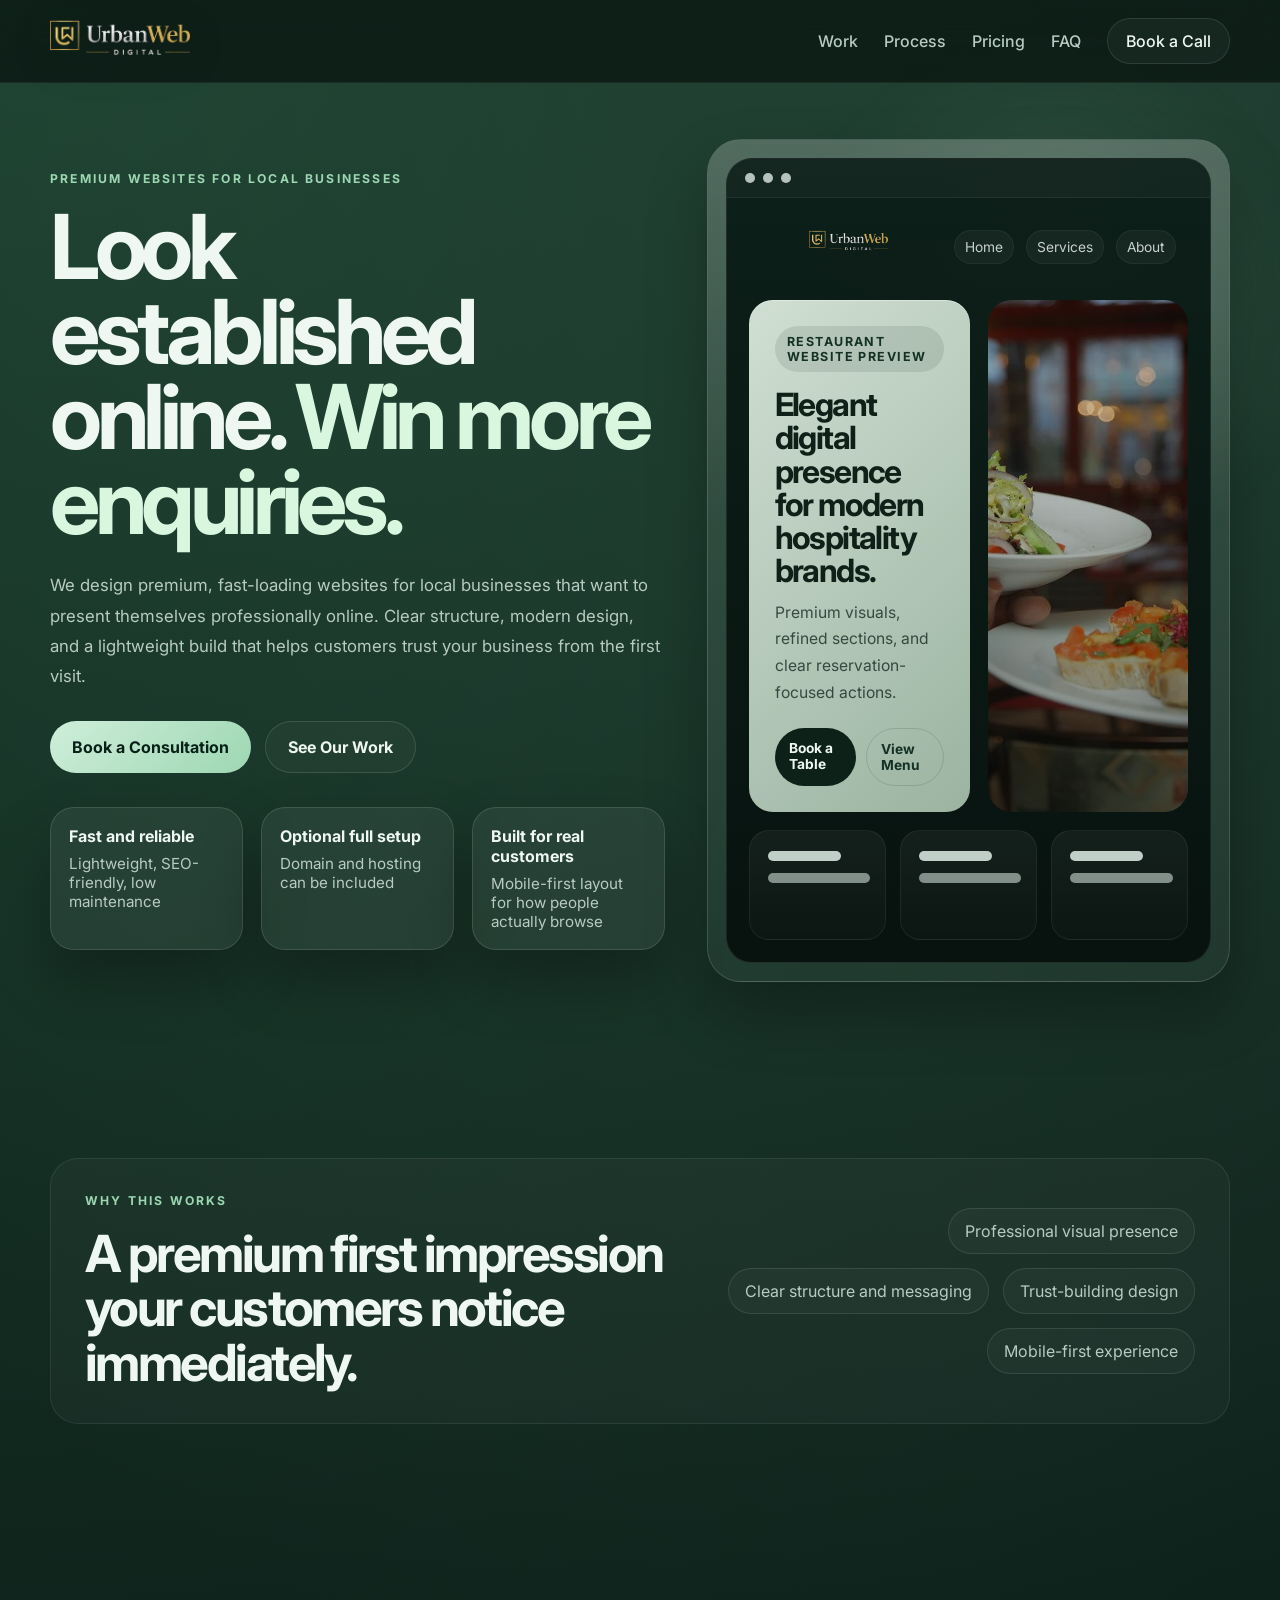
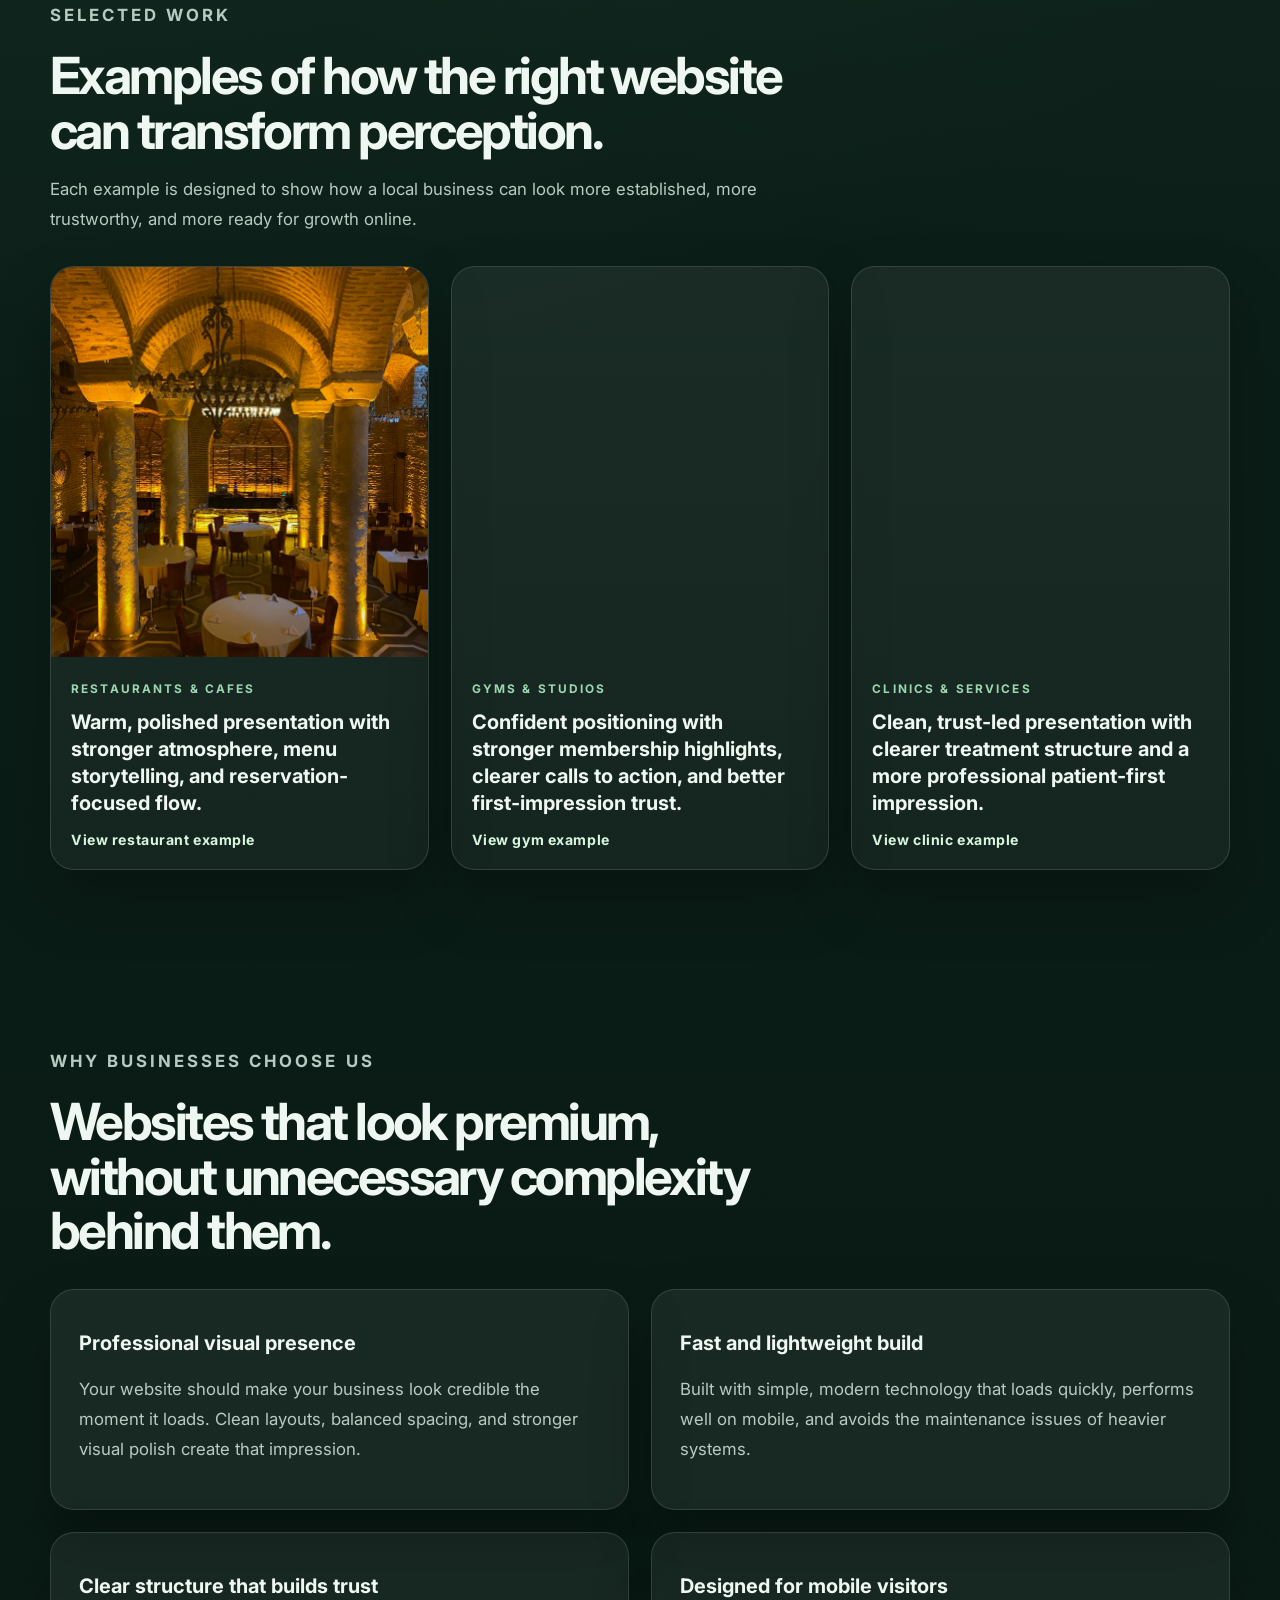
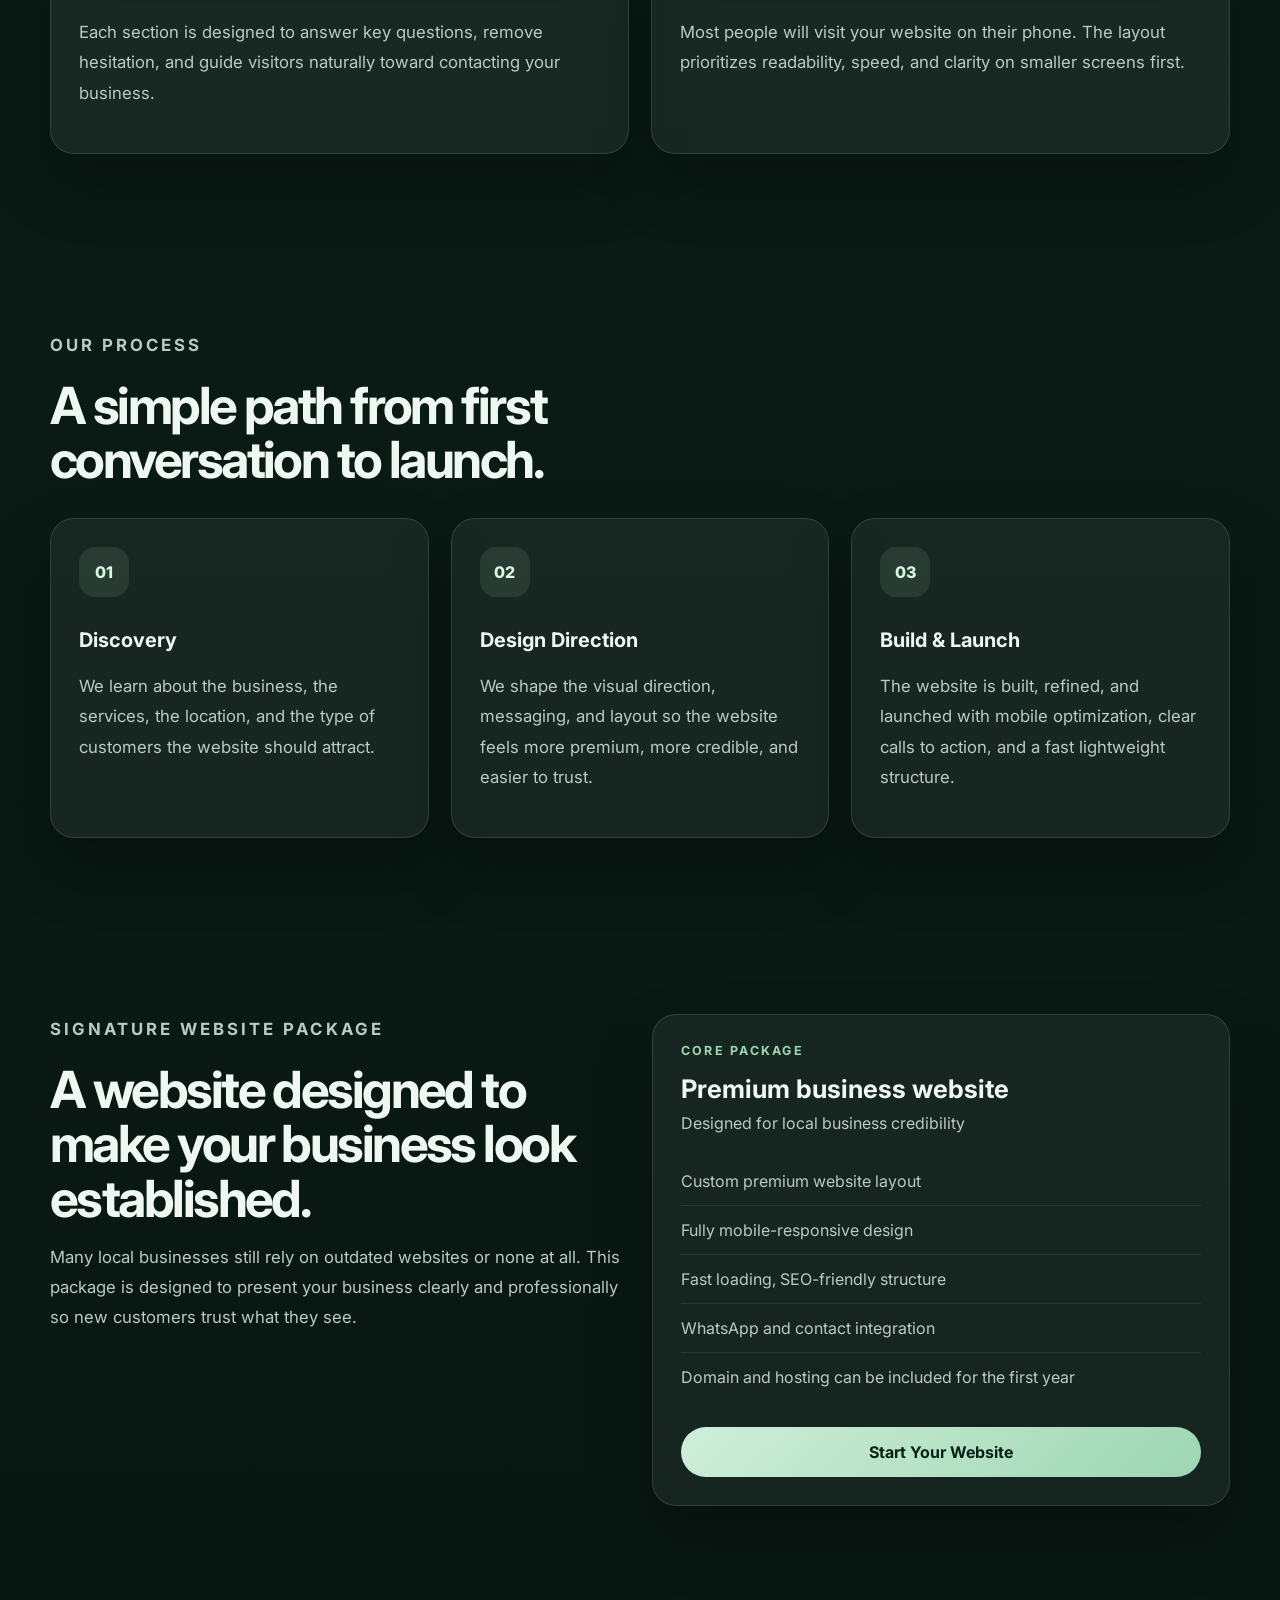
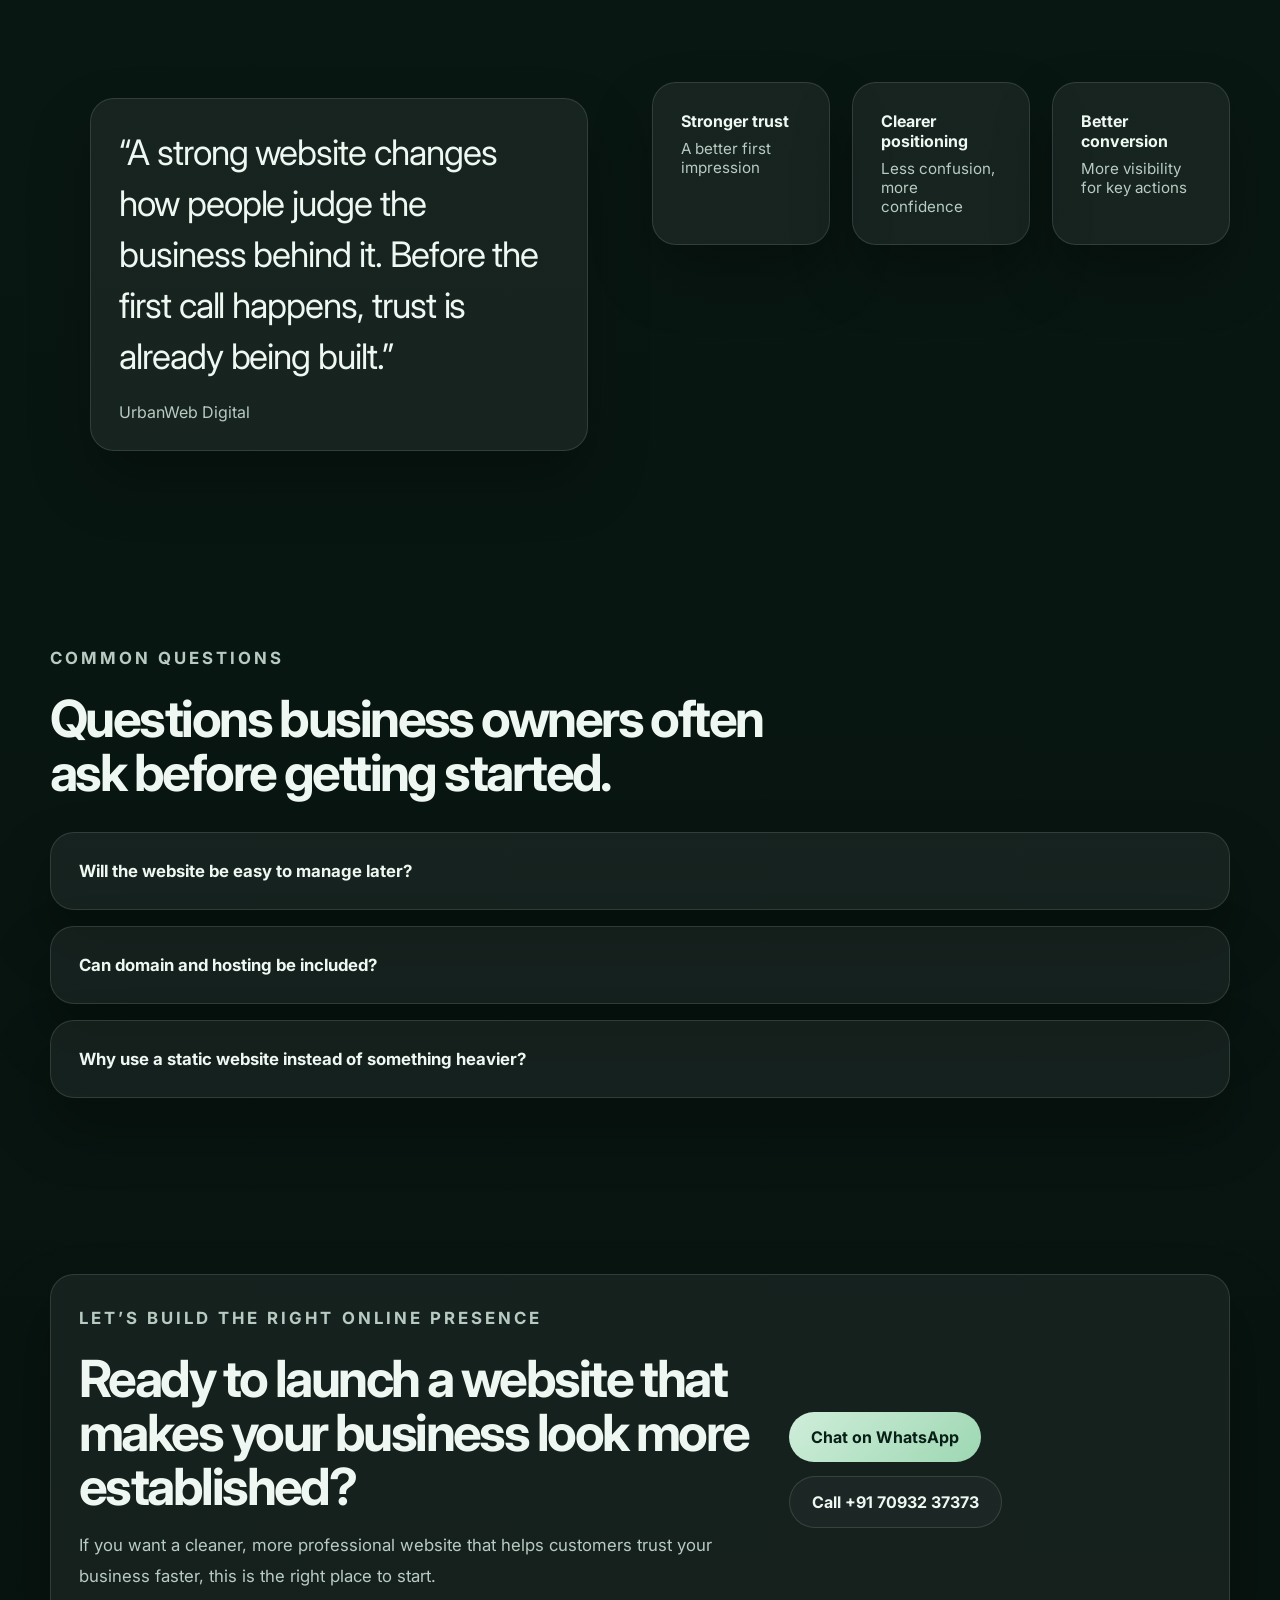
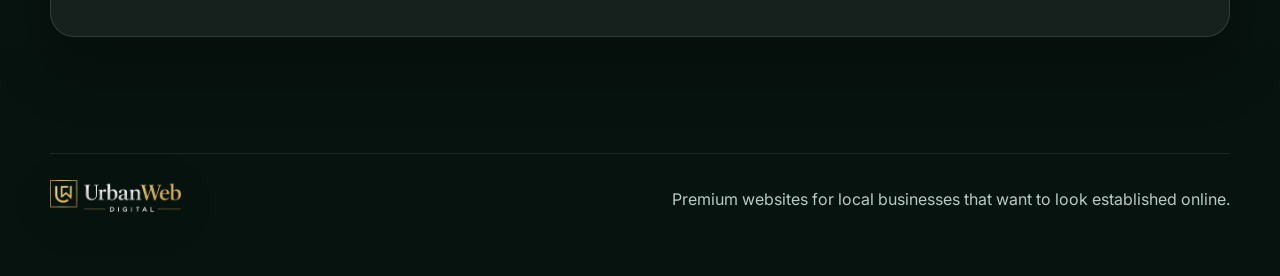
==== commit 8738c698: "Add files via upload" ====
--- a/index.html
+++ b/index.html
@@ -308,7 +308,7 @@
           </div>
           <div class="contact-actions">
             <a class="btn btn-primary" href="https://wa.me/919177418983" target="_blank" rel="noreferrer">Chat on WhatsApp</a>
-            <a class="btn btn-secondary" href="tel:+919177418983">Call +91 91774 18983</a>
+            <a class="btn btn-secondary" href="tel:+917093237373">Call +91 70932 37373</a>
           </div>
         </div>
       </section>
